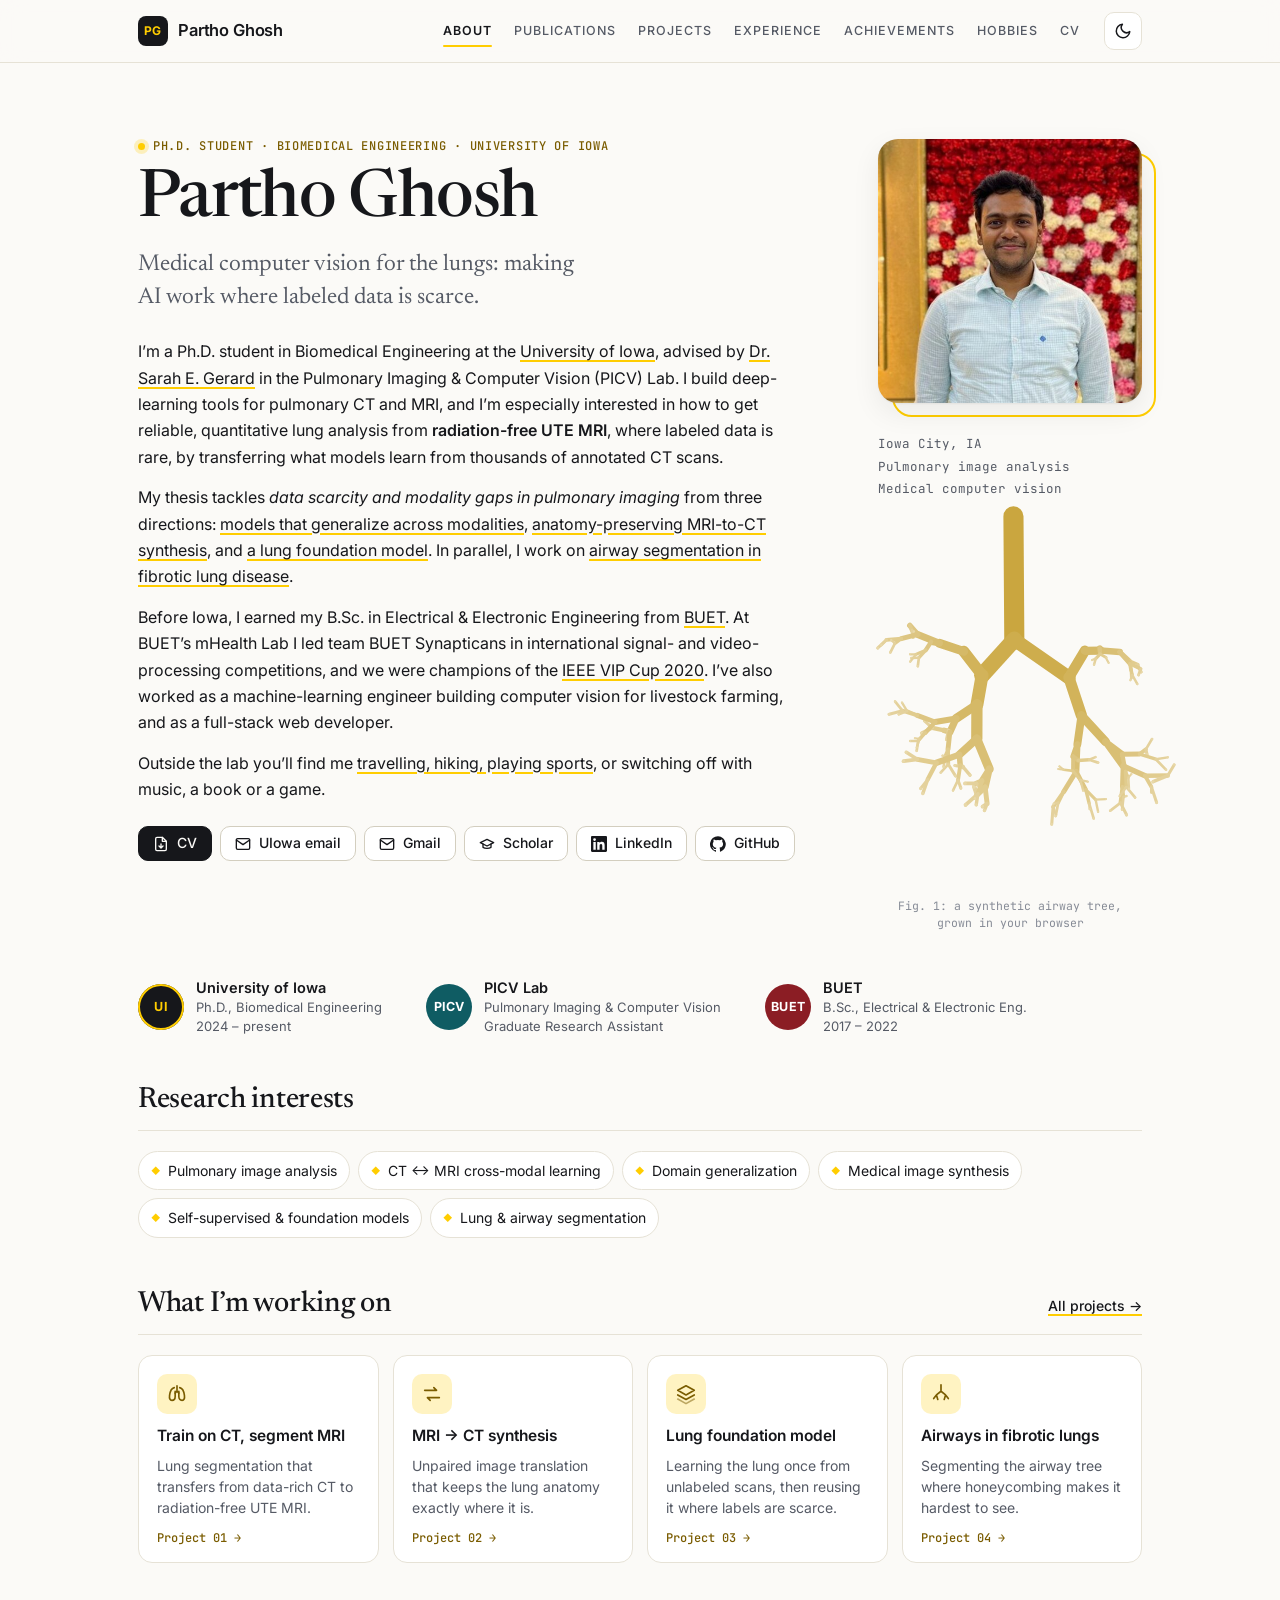
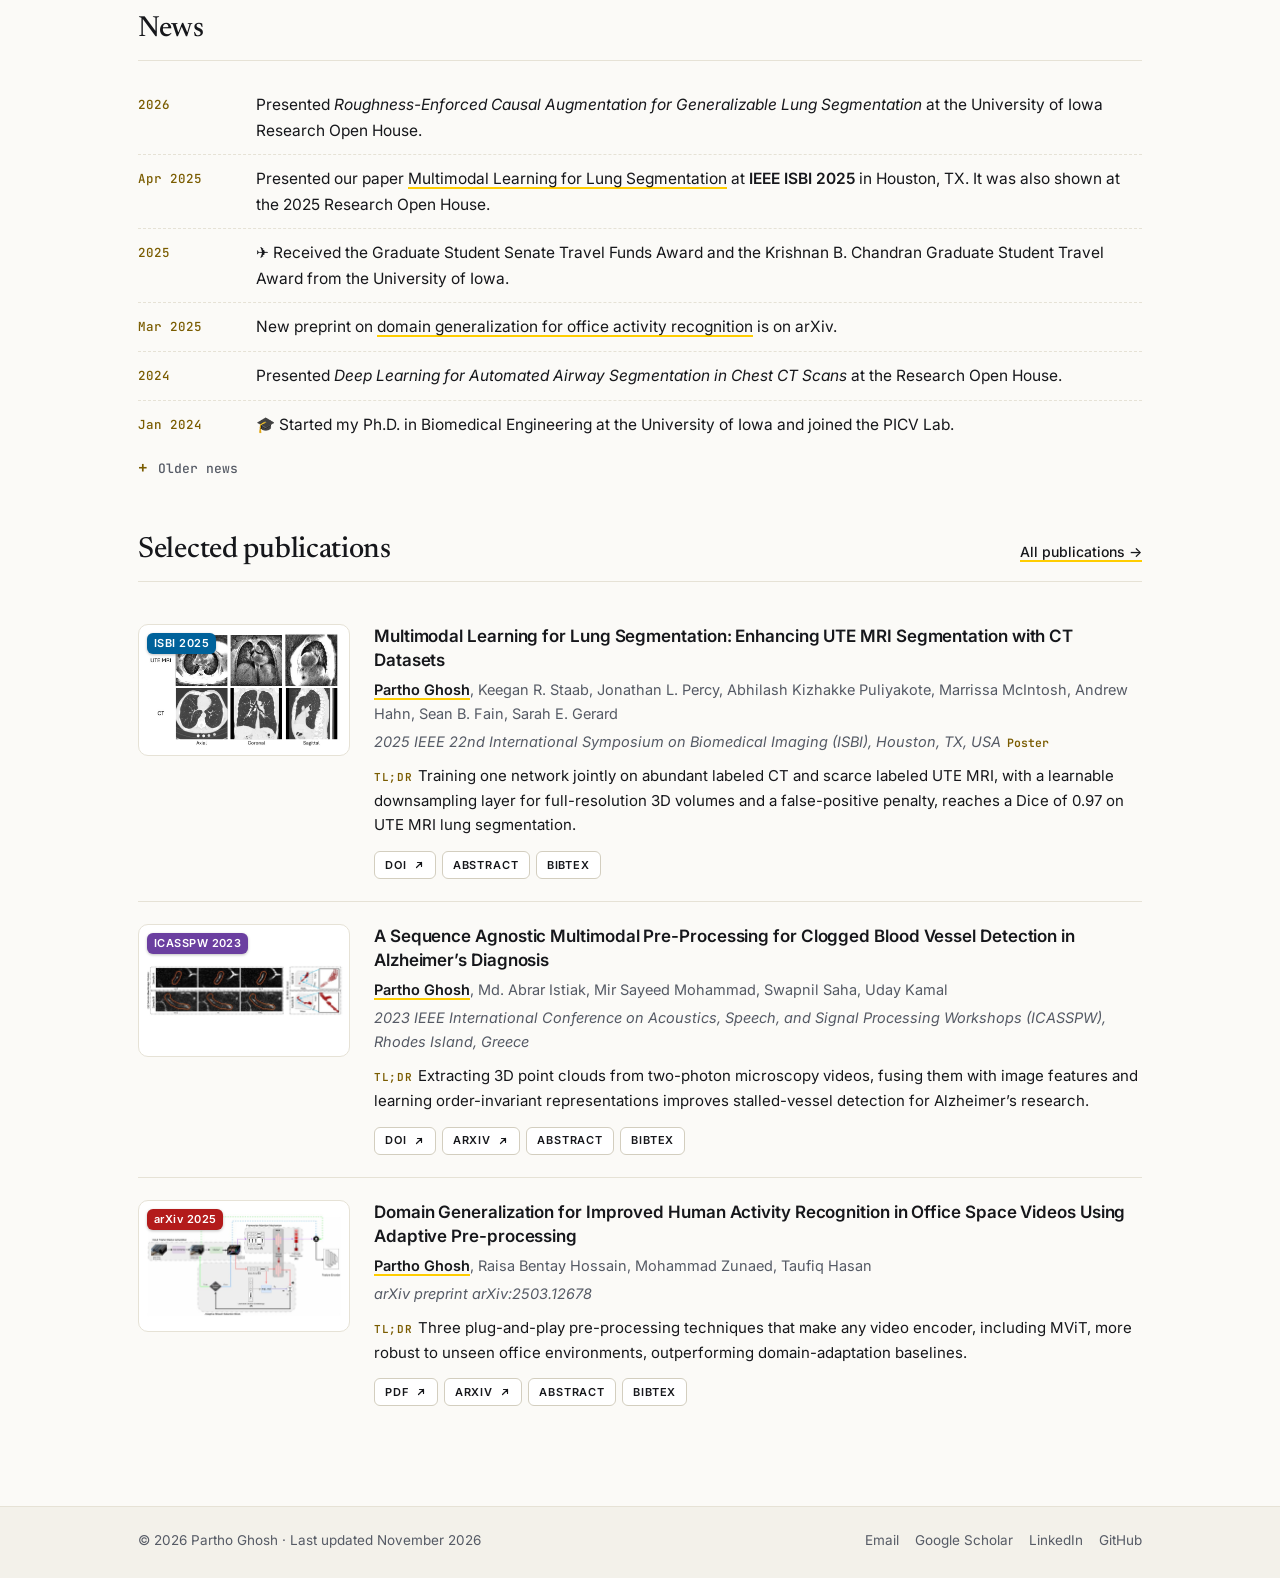
==== index.html @ 47df636f "First version of my website" ====
<!doctype html>
<html lang="en">
<head>
  <meta charset="utf-8">
  <meta name="viewport" content="width=device-width, initial-scale=1">
  <title>Partho Ghosh · Medical Computer Vision</title>
  <meta name="description" content="Partho Ghosh: Ph.D. student in Biomedical Engineering at the University of Iowa (PICV Lab) working on deep learning for pulmonary imaging: CT and UTE MRI lung segmentation, cross-modal learning, image synthesis and lung foundation models.">
  <meta name="author" content="Partho Ghosh">
  <link rel="canonical" href="https://iampartho.github.io/">
  <meta property="og:type" content="profile">
  <meta property="og:title" content="Partho Ghosh · Medical Computer Vision">
  <meta property="og:description" content="Ph.D. student at the University of Iowa building AI for pulmonary imaging that still works when labeled data is scarce.">
  <meta property="og:url" content="https://iampartho.github.io/">
  <meta property="og:image" content="https://iampartho.github.io/assets/img/profile.jpg">
  <meta name="twitter:card" content="summary">
  <meta name="theme-color" content="#fbfaf7" media="(prefers-color-scheme: light)">
  <meta name="theme-color" content="#0e1014" media="(prefers-color-scheme: dark)">
  <link rel="icon" href="favicon.svg" type="image/svg+xml">
  <link rel="preconnect" href="https://fonts.googleapis.com">
  <link rel="preconnect" href="https://fonts.gstatic.com" crossorigin>
  <link rel="stylesheet" href="https://fonts.googleapis.com/css2?family=Inter:wght@400;500;600;700&family=JetBrains+Mono:wght@400;500;600&family=Newsreader:ital,opsz,wght@0,6..72,400;0,6..72,500;0,6..72,600;1,6..72,400&display=swap">
  <link rel="stylesheet" href="assets/css/style.css">
  <script>(function(){try{var t=localStorage.getItem('theme');if(t==='dark'||t==='light')document.documentElement.setAttribute('data-theme',t);}catch(e){}})();</script>
  <script type="application/ld+json">
  {
    "@context": "https://schema.org",
    "@type": "Person",
    "name": "Partho Ghosh",
    "url": "https://iampartho.github.io/",
    "image": "https://iampartho.github.io/assets/img/profile.jpg",
    "jobTitle": "Ph.D. Student, Biomedical Engineering",
    "affiliation": { "@type": "CollegeOrUniversity", "name": "University of Iowa" },
    "alumniOf": { "@type": "CollegeOrUniversity", "name": "Bangladesh University of Engineering and Technology" },
    "email": "mailto:partho-ghosh@uiowa.edu",
    "knowsAbout": ["Medical image analysis", "Pulmonary imaging", "Computer vision", "Deep learning", "UTE MRI", "CT"],
    "sameAs": [
      "https://scholar.google.com/citations?user=H5ahLtkAAAAJ",
      "https://www.linkedin.com/in/iampartho/",
      "https://github.com/iampartho"
    ]
  }
  </script>
</head>
<body>
<a class="skip" href="#main">Skip to content</a>

<header class="nav">
  <div class="wrap">
    <a class="brand" href="index.html"><span class="mark" aria-hidden="true">PG</span>Partho Ghosh</a>
    <nav class="nav-links" id="site-menu" aria-label="Main">
      <a href="index.html" aria-current="page">About</a>
      <a href="publications.html">Publications</a>
      <a href="projects.html">Projects</a>
      <a href="experience.html">Experience</a>
      <a href="achievements.html">Achievements</a>
      <a href="hobbies.html">Hobbies</a>
      <a href="cv.html">CV</a>
    </nav>
    <button class="icon-btn theme-btn" type="button" aria-label="Switch theme">
      <svg class="moon" viewBox="0 0 24 24" fill="none" stroke="currentColor" stroke-width="2" stroke-linecap="round" stroke-linejoin="round" aria-hidden="true"><path d="M21 12.8A9 9 0 1 1 11.2 3a7 7 0 0 0 9.8 9.8z"/></svg>
      <svg class="sun" viewBox="0 0 24 24" fill="none" stroke="currentColor" stroke-width="2" stroke-linecap="round" stroke-linejoin="round" aria-hidden="true"><circle cx="12" cy="12" r="4"/><path d="M12 2v2M12 20v2M4.9 4.9l1.4 1.4M17.7 17.7l1.4 1.4M2 12h2M20 12h2M4.9 19.1l1.4-1.4M17.7 6.3l1.4-1.4"/></svg>
    </button>
    <button class="icon-btn menu-btn" type="button" aria-label="Open menu" aria-expanded="false" aria-controls="site-menu">
      <svg viewBox="0 0 24 24" fill="none" stroke="currentColor" stroke-width="2" stroke-linecap="round" aria-hidden="true"><path d="M4 7h16M4 12h16M4 17h16"/></svg>
    </button>
  </div>
</header>

<main id="main" class="wrap">

  <section class="hero">
    <div>
      <p class="eyebrow">Ph.D. Student · Biomedical Engineering · University of Iowa</p>
      <h1>Partho Ghosh</h1>
      <p class="lede">Medical computer vision for the lungs: making AI work where labeled data is scarce.</p>
      <div class="bio">
        <p>I&rsquo;m a Ph.D. student in Biomedical Engineering at the <a href="https://uiowa.edu/" target="_blank" rel="noopener">University of Iowa</a>, advised by <a href="https://gerard.lab.uiowa.edu/" target="_blank" rel="noopener">Dr. Sarah E. Gerard</a> in the Pulmonary Imaging &amp; Computer Vision (PICV) Lab. I build deep-learning tools for pulmonary CT and MRI, and I&rsquo;m especially interested in how to get reliable, quantitative lung analysis from <strong>radiation-free UTE MRI</strong>, where labeled data is rare, by transferring what models learn from thousands of annotated CT scans.</p>
        <p>My thesis tackles <em>data scarcity and modality gaps in pulmonary imaging</em> from three directions: <a href="projects.html#cross-modal">models that generalize across modalities</a>, <a href="projects.html#synthesis">anatomy-preserving MRI-to-CT synthesis</a>, and <a href="projects.html#foundation">a lung foundation model</a>. In parallel, I work on <a href="projects.html#airway">airway segmentation in fibrotic lung disease</a>.</p>
        <p>Before Iowa, I earned my B.Sc. in Electrical &amp; Electronic Engineering from <a href="https://www.buet.ac.bd/" target="_blank" rel="noopener">BUET</a>. At BUET&rsquo;s mHealth Lab I led team BUET Synapticans in international signal- and video-processing competitions, and we were champions of the <a href="achievements.html">IEEE VIP Cup 2020</a>. I&rsquo;ve also worked as a machine-learning engineer building computer vision for livestock farming, and as a full-stack web developer.</p>
        <p>Outside the lab you&rsquo;ll find me <a href="hobbies.html">travelling, hiking, playing sports</a>, or switching off with music, a book or a game.</p>
      </div>
      <div class="socials">
        <a class="btn primary" href="cv.html">
          <svg viewBox="0 0 24 24" fill="none" stroke="currentColor" stroke-width="2" stroke-linecap="round" stroke-linejoin="round" aria-hidden="true"><path d="M14 2H6a2 2 0 0 0-2 2v16a2 2 0 0 0 2 2h12a2 2 0 0 0 2-2V8z"/><path d="M14 2v6h6M12 18v-6M9 15l3 3 3-3"/></svg>CV</a>
        <a class="btn" href="mailto:partho-ghosh@uiowa.edu" title="partho-ghosh@uiowa.edu">
          <svg viewBox="0 0 24 24" fill="none" stroke="currentColor" stroke-width="2" stroke-linecap="round" stroke-linejoin="round" aria-hidden="true"><rect x="2" y="4" width="20" height="16" rx="2"/><path d="m22 6-10 7L2 6"/></svg>UIowa email</a>
        <a class="btn" href="mailto:partho.ndc@gmail.com" title="partho.ndc@gmail.com">
          <svg viewBox="0 0 24 24" fill="none" stroke="currentColor" stroke-width="2" stroke-linecap="round" stroke-linejoin="round" aria-hidden="true"><rect x="2" y="4" width="20" height="16" rx="2"/><path d="m22 6-10 7L2 6"/></svg>Gmail</a>
        <a class="btn" href="https://scholar.google.com/citations?user=H5ahLtkAAAAJ&amp;hl=en" target="_blank" rel="noopener">
          <svg viewBox="0 0 24 24" fill="none" stroke="currentColor" stroke-width="2" stroke-linecap="round" stroke-linejoin="round" aria-hidden="true"><path d="M22 10 12 5 2 10l10 5 10-5z"/><path d="M6 12v5c3 2 9 2 12 0v-5"/></svg>Scholar</a>
        <a class="btn" href="https://www.linkedin.com/in/iampartho/" target="_blank" rel="noopener">
          <svg viewBox="0 0 24 24" fill="currentColor" aria-hidden="true"><path d="M20.45 20.45h-3.56v-5.57c0-1.33-.03-3.04-1.85-3.04-1.86 0-2.14 1.45-2.14 2.95v5.66H9.35V9h3.41v1.56h.05c.48-.9 1.64-1.85 3.37-1.85 3.6 0 4.27 2.37 4.27 5.46v6.28zM5.34 7.43a2.06 2.06 0 1 1 0-4.13 2.06 2.06 0 0 1 0 4.13zM7.12 20.45H3.56V9h3.56v11.45zM22.22 0H1.77C.79 0 0 .77 0 1.73v20.54C0 23.23.79 24 1.77 24h20.45c.98 0 1.78-.77 1.78-1.73V1.73C24 .77 23.2 0 22.22 0z"/></svg>LinkedIn</a>
        <a class="btn" href="https://github.com/iampartho" target="_blank" rel="noopener">
          <svg viewBox="0 0 24 24" fill="currentColor" aria-hidden="true"><path d="M12 .3a12 12 0 0 0-3.8 23.4c.6.1.8-.3.8-.6v-2c-3.3.7-4-1.6-4-1.6-.6-1.4-1.4-1.8-1.4-1.8-1-.7.1-.7.1-.7 1.2.1 1.8 1.2 1.8 1.2 1 1.8 2.8 1.3 3.5 1 0-.8.4-1.3.7-1.6-2.7-.3-5.5-1.3-5.5-6 0-1.2.5-2.3 1.3-3.1-.2-.4-.6-1.6 0-3.2 0 0 1-.3 3.4 1.2a11.5 11.5 0 0 1 6 0c2.3-1.5 3.3-1.2 3.3-1.2.6 1.6.2 2.8.1 3.2.8.8 1.3 1.9 1.3 3.1 0 4.6-2.8 5.6-5.5 5.9.4.4.8 1.1.8 2.2v3.3c0 .3.2.7.8.6A12 12 0 0 0 12 .3"/></svg>GitHub</a>
      </div>
    </div>
    <aside class="portrait">
      <div class="photo"><img src="assets/img/profile.jpg" alt="Portrait of Partho Ghosh" width="480" height="480"></div>
      <div class="meta">
        <span>Iowa City, IA</span>
        <span>Pulmonary image analysis</span>
        <span>Medical computer vision</span>
      </div>
      <canvas class="hero-art" data-viz="hero-tree" aria-hidden="true"></canvas>
      <p class="fig-cap">Fig. 1: a synthetic airway tree,<br>grown in your browser</p>
    </aside>
  </section>

  <div class="affils">
    <div class="affil">
      <div class="logo-badge ui" aria-hidden="true">UI</div>
      <div><div class="name">University of Iowa</div><div class="sub">Ph.D., Biomedical Engineering<br>2024 – present</div></div>
    </div>
    <div class="affil">
      <div class="logo-badge lab" aria-hidden="true">PICV</div>
      <div><div class="name">PICV Lab</div><div class="sub">Pulmonary Imaging &amp; Computer Vision<br>Graduate Research Assistant</div></div>
    </div>
    <div class="affil">
      <div class="logo-badge buet" aria-hidden="true">BUET</div>
      <div><div class="name">BUET</div><div class="sub">B.Sc., Electrical &amp; Electronic Eng.<br>2017 – 2022</div></div>
    </div>
  </div>

  <section class="section reveal" id="interests">
    <div class="section-head"><h2>Research interests</h2></div>
    <ul class="chips">
      <li>Pulmonary image analysis</li>
      <li>CT &harr; MRI cross-modal learning</li>
      <li>Domain generalization</li>
      <li>Medical image synthesis</li>
      <li>Self-supervised &amp; foundation models</li>
      <li>Lung &amp; airway segmentation</li>
    </ul>
  </section>

  <section class="section reveal" id="now">
    <div class="section-head"><h2>What I&rsquo;m working on</h2><a class="more" href="projects.html">All projects &rarr;</a></div>
    <div class="now-grid">
      <a class="now-card" href="projects.html#cross-modal">
        <span class="ico"><svg viewBox="0 0 24 24" fill="none" stroke="currentColor" stroke-width="1.8" stroke-linecap="round" stroke-linejoin="round" aria-hidden="true"><path d="M9 5C6.4 5.6 4.4 9.6 3.9 13.4c-.4 3.1.2 5.6 2.6 5.6 2.2 0 3.5-1.7 3.5-4.2V9"/><path d="M15 5c2.6.6 4.6 4.6 5.1 8.4.4 3.1-.2 5.6-2.6 5.6-2.2 0-3.5-1.7-3.5-4.2V9"/><path d="M12 3v6l-2 2M12 9l2 2"/></svg></span>
        <h3>Train on CT, segment MRI</h3>
        <p>Lung segmentation that transfers from data-rich CT to radiation-free UTE MRI.</p>
        <span class="go">Project 01 &rarr;</span>
      </a>
      <a class="now-card" href="projects.html#synthesis">
        <span class="ico"><svg viewBox="0 0 24 24" fill="none" stroke="currentColor" stroke-width="1.8" stroke-linecap="round" stroke-linejoin="round" aria-hidden="true"><path d="M4 8h13l-3-3M20 16H7l3 3"/></svg></span>
        <h3>MRI &rarr; CT synthesis</h3>
        <p>Unpaired image translation that keeps the lung anatomy exactly where it is.</p>
        <span class="go">Project 02 &rarr;</span>
      </a>
      <a class="now-card" href="projects.html#foundation">
        <span class="ico"><svg viewBox="0 0 24 24" fill="none" stroke="currentColor" stroke-width="1.8" stroke-linecap="round" stroke-linejoin="round" aria-hidden="true"><path d="m12 3 9 5-9 5-9-5 9-5z"/><path d="m3 13 9 5 9-5"/><path d="m3 17.5 9 5 9-5" opacity=".5"/></svg></span>
        <h3>Lung foundation model</h3>
        <p>Learning the lung once from unlabeled scans, then reusing it where labels are scarce.</p>
        <span class="go">Project 03 &rarr;</span>
      </a>
      <a class="now-card" href="projects.html#airway">
        <span class="ico"><svg viewBox="0 0 24 24" fill="none" stroke="currentColor" stroke-width="1.8" stroke-linecap="round" stroke-linejoin="round" aria-hidden="true"><path d="M12 2v7M12 9l-5 4M12 9l5 4M7 13l-3 4M7 13l1.5 5M17 13l3 4M17 13l-1.5 5"/></svg></span>
        <h3>Airways in fibrotic lungs</h3>
        <p>Segmenting the airway tree where honeycombing makes it hardest to see.</p>
        <span class="go">Project 04 &rarr;</span>
      </a>
    </div>
  </section>

  <section class="section reveal" id="news">
    <div class="section-head"><h2>News</h2></div>
    <ul class="news">
      <li><span class="when">2026</span><span>Presented <em>Roughness-Enforced Causal Augmentation for Generalizable Lung Segmentation</em> at the University of Iowa Research Open House.</span></li>
      <li><span class="when">Apr 2025</span><span>Presented our paper <a href="publications.html#pub-isbi2025">Multimodal Learning for Lung Segmentation</a> at <strong>IEEE ISBI 2025</strong> in Houston, TX. It was also shown at the 2025 Research Open House.</span></li>
      <li><span class="when">2025</span><span>&#9992;&#65039; Received the Graduate Student Senate Travel Funds Award and the Krishnan B. Chandran Graduate Student Travel Award from the University of Iowa.</span></li>
      <li><span class="when">Mar 2025</span><span>New preprint on <a href="https://arxiv.org/abs/2503.12678" target="_blank" rel="noopener">domain generalization for office activity recognition</a> is on arXiv.</span></li>
      <li><span class="when">2024</span><span>Presented <em>Deep Learning for Automated Airway Segmentation in Chest CT Scans</em> at the Research Open House.</span></li>
      <li><span class="when">Jan 2024</span><span>&#127891; Started my Ph.D. in Biomedical Engineering at the University of Iowa and joined the PICV Lab.</span></li>
    </ul>
    <details class="older">
      <summary>Older news</summary>
      <ul class="news">
        <li><span class="when">Jun 2023</span><span>Our paper on <a href="publications.html#pub-icasspw2023">clogged blood vessel detection for Alzheimer&rsquo;s research</a> appeared at the <strong>ICASSP 2023</strong> workshops.</span></li>
        <li><span class="when">2023</span><span>Our <a href="publications.html#pub-ic4ir2023">privacy-aware activity classification</a> work was published in Springer&rsquo;s <em>Select Proceedings of IC4IR+</em>.</span></li>
        <li><span class="when">2022</span><span>Graduated from BUET with a B.Sc. in Electrical &amp; Electronic Engineering; named a Top Data Scientist at Robi Datathon 2.0.</span></li>
        <li><span class="when">2020</span><span>&#127942; Team BUET Synapticans won the <strong>IEEE VIP Cup 2020</strong>.</span></li>
      </ul>
    </details>
  </section>

  <section class="section reveal" id="selected">
    <div class="section-head"><h2>Selected publications</h2><a class="more" href="publications.html">All publications &rarr;</a></div>
    <div id="pubs"><noscript><p>See the <a href="publications.html">publications page</a> or <a href="https://scholar.google.com/citations?user=H5ahLtkAAAAJ&amp;hl=en">Google Scholar</a>.</p></noscript></div>
  </section>

</main>

<footer class="footer">
  <div class="wrap">
    <span>&copy; <span data-year>2026</span> Partho Ghosh &middot; Last updated November 2026</span>
    <nav aria-label="Elsewhere">
      <a href="mailto:partho-ghosh@uiowa.edu">Email</a>
      <a href="https://scholar.google.com/citations?user=H5ahLtkAAAAJ&amp;hl=en" target="_blank" rel="noopener">Google Scholar</a>
      <a href="https://www.linkedin.com/in/iampartho/" target="_blank" rel="noopener">LinkedIn</a>
      <a href="https://github.com/iampartho" target="_blank" rel="noopener">GitHub</a>
    </nav>
  </div>
</footer>

<script src="assets/js/site.js"></script>
<script src="assets/js/publications.js"></script>
<script>renderSelectedPubs(document.getElementById('pubs'));</script>
<script src="assets/js/viz.js"></script>
</body>
</html>
---- assets/css/style.css ----
/* =====================================================================
   Partho Ghosh — personal website
   Plain HTML + CSS + JS (no build step). All colours are tokens below:
   change them here and the whole site follows, in light and dark mode.
   ===================================================================== */

:root {
  --bg: #fbfaf7;
  --bg-soft: #f3f1ea;
  --surface: #ffffff;
  --text: #16171b;
  --muted: #555a65;
  --faint: #868b96;
  --rule: #e6e2d6;
  --rule-strong: #d3cebf;
  --gold: #ffcd00;                    /* Iowa gold: decorative accents     */
  --gold-soft: rgba(255, 205, 0, .24);
  --gold-ink: #7a5c00;                /* gold that passes contrast as text */
  --mark-bg: #16171b;
  --mark-fg: #ffcd00;
  --shadow: 0 1px 2px rgba(22, 23, 27, .05), 0 10px 28px rgba(22, 23, 27, .07);
  --viz-bg: #0c0e13;
  --viz-panel: #12151c;
  --viz-text: #ecebe6;
  --viz-muted: #9ba1ac;
  --radius: 14px;
  --serif: "Newsreader", Georgia, "Times New Roman", serif;
  --sans: "Inter", system-ui, -apple-system, "Segoe UI", Roboto, "Helvetica Neue", Arial, sans-serif;
  --mono: "JetBrains Mono", ui-monospace, SFMono-Regular, Menlo, Consolas, monospace;
  color-scheme: light;
}

@media (prefers-color-scheme: dark) {
  :root:not([data-theme="light"]) {
    --bg: #0e1014;
    --bg-soft: #161921;
    --surface: #171a22;
    --text: #ecebe6;
    --muted: #a7acb6;
    --faint: #767c88;
    --rule: #272b35;
    --rule-strong: #363b47;
    --gold-soft: rgba(255, 205, 0, .16);
    --gold-ink: #ffd54a;
    --mark-bg: #ffcd00;
    --mark-fg: #16171b;
    --shadow: 0 1px 2px rgba(0, 0, 0, .35), 0 12px 32px rgba(0, 0, 0, .35);
    --viz-bg: #08090c;
    --viz-panel: #0f1218;
    color-scheme: dark;
  }
}
:root[data-theme="dark"] {
  --bg: #0e1014;
  --bg-soft: #161921;
  --surface: #171a22;
  --text: #ecebe6;
  --muted: #a7acb6;
  --faint: #767c88;
  --rule: #272b35;
  --rule-strong: #363b47;
  --gold-soft: rgba(255, 205, 0, .16);
  --gold-ink: #ffd54a;
  --mark-bg: #ffcd00;
  --mark-fg: #16171b;
  --shadow: 0 1px 2px rgba(0, 0, 0, .35), 0 12px 32px rgba(0, 0, 0, .35);
  --viz-bg: #08090c;
  --viz-panel: #0f1218;
  color-scheme: dark;
}

/* ---------- Base ---------- */
*, *::before, *::after { box-sizing: border-box; }
[hidden] { display: none !important; }
html { -webkit-text-size-adjust: 100%; scroll-behavior: smooth; }
body {
  margin: 0; background: var(--bg); color: var(--text);
  font: 16px/1.65 var(--sans); -webkit-font-smoothing: antialiased; text-rendering: optimizeLegibility;
  overflow-x: hidden;
}
img, svg, canvas { max-width: 100%; }
img { height: auto; }
p { margin: 0 0 14px; }
strong { font-weight: 600; }
a {
  color: inherit; text-decoration: underline; text-decoration-color: var(--gold);
  text-decoration-thickness: 2px; text-underline-offset: 3px; border-radius: 3px;
  transition: background-color .15s ease, color .15s ease, border-color .15s ease;
}
a:hover { background-color: var(--gold-soft); }
:focus-visible { outline: 2px solid var(--gold-ink); outline-offset: 3px; }
::selection { background: var(--gold); color: #16171b; }
.wrap { max-width: 1060px; margin: 0 auto; padding: 0 28px; }
@media (max-width: 560px) { .wrap { padding: 0 16px; } }
.skip {
  position: absolute; left: -9999px; top: 10px; z-index: 100; padding: 8px 14px;
  background: var(--surface); border: 2px solid var(--gold); border-radius: 8px;
}
.skip:focus { left: 10px; }
.sr-only {
  position: absolute !important; width: 1px; height: 1px; padding: 0; margin: -1px;
  overflow: hidden; clip: rect(0, 0, 0, 0); white-space: nowrap; border: 0;
}
.muted { color: var(--muted); }
.mono { font-family: var(--mono); }

/* ---------- Navigation ---------- */
.nav {
  position: sticky; top: 0; z-index: 50;
  background: var(--bg);
  background: color-mix(in srgb, var(--bg) 84%, transparent);
  -webkit-backdrop-filter: saturate(1.4) blur(12px); backdrop-filter: saturate(1.4) blur(12px);
  border-bottom: 1px solid var(--rule);
}
.nav .wrap { display: flex; align-items: center; gap: 14px; height: 62px; position: relative; }
.brand {
  display: inline-flex; align-items: center; gap: 10px; margin-right: auto;
  font-weight: 600; font-size: 16.5px; letter-spacing: -.01em; white-space: nowrap; text-decoration: none;
}
.brand:hover { background: none; }
.brand .mark {
  width: 30px; height: 30px; border-radius: 8px; display: grid; place-items: center; flex: none;
  background: var(--mark-bg); color: var(--mark-fg); font: 700 12px/1 var(--sans); letter-spacing: .03em;
}
.nav-links { display: flex; align-items: center; gap: 2px; }
.nav-links a {
  position: relative; padding: 8px 10px; border-radius: 8px; text-decoration: none;
  font-size: 12.5px; font-weight: 500; letter-spacing: .08em; text-transform: uppercase; color: var(--muted);
}
.nav-links a:hover { color: var(--text); background: var(--bg-soft); }
.nav-links a[aria-current="page"] { color: var(--text); font-weight: 600; }
.nav-links a[aria-current="page"]::after {
  content: ""; position: absolute; left: 10px; right: 10px; bottom: 2px; height: 2px;
  border-radius: 2px; background: var(--gold);
}
.icon-btn {
  width: 38px; height: 38px; flex: none; display: inline-grid; place-items: center; cursor: pointer;
  border: 1px solid var(--rule); border-radius: 10px; background: var(--surface); color: var(--text);
  transition: border-color .15s ease, transform .15s ease;
}
.icon-btn:hover { border-color: var(--rule-strong); transform: translateY(-1px); }
.icon-btn svg { width: 18px; height: 18px; }
.theme-btn .sun { display: none; }
@media (prefers-color-scheme: dark) {
  :root:not([data-theme="light"]) .theme-btn .sun { display: block; }
  :root:not([data-theme="light"]) .theme-btn .moon { display: none; }
}
:root[data-theme="dark"] .theme-btn .sun { display: block; }
:root[data-theme="dark"] .theme-btn .moon { display: none; }
.menu-btn { display: none; }
@media (max-width: 940px) {
  .menu-btn { display: inline-grid; }
  .nav-links {
    display: none; position: absolute; top: 62px; left: 0; right: 0; flex-direction: column; align-items: stretch;
    gap: 0; padding: 6px 28px 16px; background: var(--bg); border-bottom: 1px solid var(--rule); box-shadow: var(--shadow);
  }
  .nav.open .nav-links { display: flex; }
  .nav-links a { padding: 13px 4px 13px 14px; font-size: 13px; border-radius: 0; border-bottom: 1px solid var(--rule); }
  .nav-links a:last-child { border-bottom: 0; }
  .nav-links a[aria-current="page"]::after { left: 0; right: auto; top: 12px; bottom: 12px; width: 3px; height: auto; }
}
@media (max-width: 560px) { .nav-links { padding: 6px 16px 14px; } }

/* ---------- Generic headings & sections ---------- */
.eyebrow {
  display: inline-flex; align-items: center; gap: 8px; margin: 0 0 12px;
  font: 500 12px/1.4 var(--mono); letter-spacing: .06em; text-transform: uppercase; color: var(--gold-ink);
}
.eyebrow::before {
  content: ""; width: 7px; height: 7px; border-radius: 50%; background: var(--gold);
  box-shadow: 0 0 0 4px var(--gold-soft); flex: none;
}
.page-head { padding: 60px 0 10px; }
.page-head h1 {
  font: 500 clamp(38px, 5.4vw, 52px)/1.06 var(--serif); letter-spacing: -.02em; margin: 0 0 14px;
}
.page-head .lede { color: var(--muted); max-width: 68ch; margin: 0; font-size: 17.5px; }
.section { padding: 44px 0 6px; scroll-margin-top: 76px; }
.section-head {
  display: flex; align-items: baseline; justify-content: space-between; gap: 16px; flex-wrap: wrap;
  margin: 0 0 20px; padding-bottom: 12px; border-bottom: 1px solid var(--rule);
}
.section-head h2 { font: 500 29px/1.2 var(--serif); letter-spacing: -.01em; margin: 0; }
.section-head .more { font-size: 14px; font-weight: 500; }
.section-intro { color: var(--muted); max-width: 72ch; margin: -6px 0 22px; }

/* ---------- Buttons ---------- */
.btn {
  display: inline-flex; align-items: center; gap: 8px; padding: 8px 14px; cursor: pointer;
  font: 500 14px/1.2 var(--sans); text-decoration: none; color: var(--text);
  background: var(--surface); border: 1px solid var(--rule-strong); border-radius: 10px;
  transition: border-color .15s ease, transform .15s ease, box-shadow .15s ease, background-color .15s ease;
}
.btn:hover { background: var(--surface); border-color: var(--text); transform: translateY(-1px); }
.btn svg { width: 16px; height: 16px; flex: none; }
.btn.primary { background: var(--text); border-color: var(--text); color: var(--bg); }
.btn.primary:hover { background: var(--text); box-shadow: 0 0 0 4px var(--gold-soft); }
.btn.gold { background: var(--gold); border-color: var(--gold); color: #16171b; }
.btn.gold:hover { background: var(--gold); box-shadow: 0 0 0 4px var(--gold-soft); }
.btn-row { display: flex; flex-wrap: wrap; gap: 8px; }

/* ---------- Home: hero ---------- */
.hero {
  position: relative; display: grid; grid-template-columns: minmax(0, 1fr) 264px; gap: 56px;
  padding: 68px 0 26px; align-items: start;
}
.hero-art {                                   /* decorative airway tree under the portrait */
  display: block; width: calc(100% + 80px); max-width: none; height: 390px; margin: 4px -40px 0; pointer-events: none; opacity: .8;
}
.fig-cap { margin: 2px 0 0; font: 11.5px/1.5 var(--mono); color: var(--faint); text-align: center; }
.hero h1 {
  font: 500 clamp(44px, 6.6vw, 66px)/1 var(--serif); letter-spacing: -.025em; margin: 0 0 16px;
}
.hero .lede {
  font: 400 clamp(19px, 2.3vw, 23px)/1.42 var(--serif); color: var(--muted); margin: 0 0 24px; max-width: 34ch;
}
.hero .bio p { max-width: 66ch; }
.socials { display: flex; flex-wrap: wrap; gap: 8px; margin: 24px 0 4px; }
.portrait { position: relative; margin-top: 8px; }
.portrait .photo { position: relative; isolation: isolate; }
.portrait img {
  display: block; width: 100%; height: auto; aspect-ratio: 1 / 1; object-fit: cover; border-radius: 20px;
  background: var(--bg-soft); box-shadow: var(--shadow);
}
.portrait .photo::before {
  content: ""; position: absolute; z-index: -1; inset: 14px -14px -14px 14px;
  border: 2px solid var(--gold); border-radius: 20px;
}
.portrait .meta { margin-top: 30px; font: 12.5px/1.8 var(--mono); color: var(--muted); }
.portrait .meta span { display: block; }
@media (max-width: 840px) {
  .hero { grid-template-columns: minmax(0, 1fr); gap: 28px; padding-top: 40px; }
  .portrait { order: -1; width: 180px; }
  .portrait .meta, .hero-art, .fig-cap { display: none; }
}

/* Affiliations */
.affils { display: flex; flex-wrap: wrap; gap: 16px 44px; padding: 22px 0 4px; }
.affil { display: flex; align-items: center; gap: 12px; }
.logo-badge {
  width: 46px; height: 46px; border-radius: 50%; flex: none; display: grid; place-items: center;
  font: 700 12.5px/1 var(--sans); letter-spacing: .02em; color: #fff;
}
.logo-badge.ui { background: #16171b; color: #ffcd00; box-shadow: inset 0 0 0 2px #ffcd00; }
.logo-badge.buet { background: #8b1d24; }
.logo-badge.lab { background: #0f5c63; }
.logo-badge.agro { background: #2f6b3a; }
.logo-badge.web { background: #4a5263; }
.affil .name { font-weight: 600; font-size: 14.5px; line-height: 1.3; }
.affil .sub { color: var(--muted); font-size: 13px; line-height: 1.45; }

/* Interest chips */
.chips { display: flex; flex-wrap: wrap; gap: 8px; margin: 0; padding: 0; list-style: none; }
.chips li {
  padding: 7px 12px; border-radius: 999px; font-size: 14px; background: var(--surface);
  border: 1px solid var(--rule); color: var(--text);
}
.chips li::before { content: "◆"; color: var(--gold); font-size: 9px; margin-right: 8px; vertical-align: 2px; }

/* Now-working-on cards */
.now-grid { display: grid; grid-template-columns: repeat(4, minmax(0, 1fr)); gap: 14px; }
.now-card {
  display: flex; flex-direction: column; gap: 8px; padding: 18px; text-decoration: none;
  border: 1px solid var(--rule); border-radius: var(--radius); background: var(--surface);
  transition: transform .2s ease, border-color .2s ease, box-shadow .2s ease;
}
.now-card:hover { background: var(--surface); transform: translateY(-3px); border-color: var(--rule-strong); box-shadow: var(--shadow); }
.now-card .ico {
  width: 40px; height: 40px; border-radius: 10px; display: grid; place-items: center;
  background: var(--gold-soft); color: var(--gold-ink);
}
.now-card .ico svg { width: 22px; height: 22px; }
.now-card h3 { margin: 4px 0 0; font: 600 15.5px/1.35 var(--sans); }
.now-card p { margin: 0; font-size: 14px; color: var(--muted); line-height: 1.5; }
.now-card .go { margin-top: auto; padding-top: 6px; font: 500 12px/1 var(--mono); color: var(--gold-ink); }
@media (max-width: 900px) { .now-grid { grid-template-columns: repeat(2, minmax(0, 1fr)); } }
@media (max-width: 520px) { .now-grid { grid-template-columns: minmax(0, 1fr); } }

/* News */
.news { list-style: none; margin: 0; padding: 0; }
.news li {
  display: grid; grid-template-columns: 100px minmax(0, 1fr); gap: 18px; padding: 11px 0;
  border-bottom: 1px dashed var(--rule); font-size: 15.5px;
}
.news li:last-child { border-bottom: 0; }
.news .when { font: 500 12.5px/2 var(--mono); color: var(--gold-ink); white-space: nowrap; }
details.older { margin-top: 4px; }
details.older > summary {
  cursor: pointer; list-style: none; display: inline-flex; align-items: center; gap: 8px; margin: 8px 0;
  font: 500 13px/1 var(--mono); color: var(--muted);
}
details.older > summary::-webkit-details-marker { display: none; }
details.older > summary::before { content: "+"; font-size: 16px; color: var(--gold-ink); width: 12px; }
details.older[open] > summary::before { content: "−"; }
details.older > summary:hover { color: var(--text); }
@media (max-width: 540px) { .news li { grid-template-columns: minmax(0, 1fr); gap: 0; } }

/* ---------- Publications ---------- */
.pub-tools { display: flex; flex-wrap: wrap; align-items: center; gap: 10px; margin: 26px 0 4px; }
.search {
  flex: 1 1 260px; max-width: 360px; padding: 10px 14px; font: 15px var(--sans); color: var(--text);
  background: var(--surface); border: 1px solid var(--rule-strong); border-radius: 10px;
}
.search::placeholder { color: var(--faint); }
.seg { display: inline-flex; flex-wrap: wrap; gap: 4px; padding: 4px; border: 1px solid var(--rule); border-radius: 12px; background: var(--bg-soft); }
.seg button {
  font: 500 13px/1 var(--sans); padding: 8px 12px; border-radius: 8px; border: 0; cursor: pointer;
  background: transparent; color: var(--muted);
}
.seg button:hover { color: var(--text); }
.seg button[aria-pressed="true"] { background: var(--surface); color: var(--text); box-shadow: 0 1px 2px rgba(0,0,0,.08); }
.stat-line { display: flex; flex-wrap: wrap; gap: 8px 22px; margin: 18px 0 0; font: 13px/1.5 var(--mono); color: var(--muted); }
.stat-line b { color: var(--text); font-weight: 600; }
.pub-group-title {
  display: flex; align-items: baseline; gap: 12px; margin: 38px 0 2px; padding-bottom: 10px;
  border-bottom: 1px solid var(--rule); font: 500 24px/1.2 var(--serif);
}
.pub-group-title .count { font: 500 12.5px/1 var(--mono); color: var(--faint); }
.pub {
  display: grid; grid-template-columns: 212px minmax(0, 1fr); gap: 24px; padding: 22px 0;
  border-bottom: 1px solid var(--rule);
}
.pub:last-child { border-bottom: 0; }
.pub .thumb {
  position: relative; align-self: start; aspect-ratio: 16 / 10; border-radius: 10px; overflow: hidden;
  background: #fff; border: 1px solid var(--rule);
}
.pub .thumb img { width: 100%; height: 100%; object-fit: contain; display: block; padding: 6px; }
.pub .badge, .badge {
  display: inline-block; font: 600 11px/1 var(--sans); letter-spacing: .04em; padding: 5px 7px;
  border-radius: 6px; color: #fff; background: var(--badge, #444); white-space: nowrap;
}
.pub .thumb .badge { position: absolute; left: 8px; top: 8px; box-shadow: 0 1px 3px rgba(0,0,0,.25); }
.pub h3 { margin: 0 0 6px; font: 600 17px/1.42 var(--sans); letter-spacing: -.005em; }
.pub .authors { margin: 0 0 4px; font-size: 14.5px; color: var(--muted); }
.pub .authors .me {
  color: var(--text); font-weight: 600; text-decoration: underline; text-decoration-color: var(--gold);
  text-decoration-thickness: 2px; text-underline-offset: 3px;
}
.pub .venue { margin: 0; font-size: 14.5px; font-style: italic; color: var(--muted); }
.pub .note { display: inline-block; margin-left: 6px; font: 600 11.5px/1 var(--mono); font-style: normal; color: var(--gold-ink); }
.pub .tldr { margin: 10px 0 0; font-size: 15px; }
.pub .tldr b { font: 600 11px/1 var(--mono); letter-spacing: .06em; color: var(--gold-ink); margin-right: 6px; }
.actions { display: flex; flex-wrap: wrap; gap: 6px; margin-top: 13px; }
.chip-btn {
  display: inline-flex; align-items: center; gap: 6px; padding: 7px 10px; cursor: pointer;
  font: 600 11px/1 var(--sans); letter-spacing: .08em; text-transform: uppercase; text-decoration: none;
  color: var(--text); background: var(--surface); border: 1px solid var(--rule-strong); border-radius: 6px;
}
.chip-btn:hover { background: var(--surface); border-color: var(--text); }
.chip-btn[aria-expanded="true"] { background: var(--text); color: var(--bg); border-color: var(--text); }
.chip-btn svg { width: 12px; height: 12px; }
.drawer { margin-top: 12px; }
.drawer .abs {
  margin: 0; padding: 12px 16px; font-size: 14.5px; line-height: 1.7; background: var(--bg-soft);
  border-left: 3px solid var(--gold); border-radius: 0 8px 8px 0;
}
.bib-wrap { position: relative; }
.bib-wrap pre {
  margin: 0; padding: 14px 16px; overflow-x: auto; white-space: pre-wrap; word-break: break-word;
  font: 12.5px/1.6 var(--mono); color: var(--text); background: var(--bg-soft);
  border: 1px solid var(--rule); border-radius: 8px;
}
.bib-wrap .copy { position: absolute; top: 8px; right: 8px; }
.pub-empty { padding: 30px 0; color: var(--muted); }
.pres { list-style: none; margin: 0; padding: 0; }
.pres li {
  display: grid; grid-template-columns: 64px minmax(0, 1fr); gap: 18px; padding: 16px 0;
  border-bottom: 1px solid var(--rule);
}
.pres li:last-child { border-bottom: 0; }
.pres .yr { font: 500 13px/1.8 var(--mono); color: var(--gold-ink); }
.pres .t { font-weight: 600; margin: 0 0 3px; line-height: 1.45; }
.pres .a { font-size: 14px; color: var(--muted); margin: 0 0 2px; }
.pres .a .me { color: var(--text); font-weight: 600; text-decoration: underline; text-decoration-color: var(--gold); text-decoration-thickness: 2px; text-underline-offset: 3px; }
.pres .v { font-size: 14px; color: var(--muted); font-style: italic; margin: 0; }
@media (max-width: 660px) {
  .pub { grid-template-columns: minmax(0, 1fr); gap: 12px; }
  .pub .thumb { max-width: 360px; }
}

/* ---------- Projects ---------- */
.bridge {
  display: grid; grid-template-columns: 200px minmax(0, 1fr) 200px; gap: 18px; align-items: stretch;
  margin: 30px 0 8px; padding: 22px; border: 1px solid var(--rule); border-radius: 18px;
  background: var(--surface); box-shadow: var(--shadow);
}
.bridge .end {
  display: flex; flex-direction: column; justify-content: center; gap: 6px; padding: 18px;
  border-radius: 14px; background: var(--bg-soft); border: 1px solid var(--rule);
}
.bridge .end .tag { font: 600 11px/1 var(--mono); letter-spacing: .08em; text-transform: uppercase; color: var(--faint); }
.bridge .end b { font: 500 26px/1.1 var(--serif); }
.bridge .end span { font-size: 13.5px; color: var(--muted); line-height: 1.45; }
.bridge .end.rich { border-left: 4px solid var(--text); }
.bridge .end.scarce { border-right: 4px solid var(--gold); text-align: right; }
.bridge .routes { display: grid; gap: 10px; align-content: center; }
.route {
  position: relative; display: flex; align-items: center; gap: 12px; padding: 12px 16px;
  border-radius: 12px; text-decoration: none; overflow: hidden; border: 1px solid var(--rule);
}
.route::before {
  content: ""; position: absolute; left: 0; right: 0; top: 50%; height: 2px; z-index: 0; opacity: .7;
  background-image: linear-gradient(90deg, var(--gold) 50%, transparent 0);
  background-size: 14px 2px; animation: flow 1.1s linear infinite;
}
.route > * { position: relative; z-index: 1; }
.route .num {
  width: 30px; height: 30px; flex: none; border-radius: 50%; display: grid; place-items: center;
  font: 600 12px/1 var(--mono); background: var(--text); color: var(--bg);
}
.route .lbl { padding: 4px 10px; border-radius: 8px; background: var(--surface); font-weight: 600; font-size: 15px; }
.route .lbl small { display: block; font-weight: 400; font-size: 12.5px; color: var(--muted); }
.route:hover { background: var(--gold-soft); border-color: var(--gold); }
@keyframes flow { to { background-position: 14px 0; } }
.side-thread {
  display: flex; align-items: center; gap: 14px; flex-wrap: wrap; margin: 12px 0 0; padding: 14px 18px;
  border: 1px dashed var(--rule-strong); border-radius: 14px; font-size: 15px; color: var(--muted);
}
.side-thread a { font-weight: 600; color: var(--text); }
@media (max-width: 860px) {
  .bridge { grid-template-columns: minmax(0, 1fr); padding: 16px; }
  .bridge .end.scarce { text-align: left; border-right: 1px solid var(--rule); border-left: 4px solid var(--gold); }
  .route::before { display: none; }
}

.project {
  display: grid; grid-template-columns: minmax(0, 1fr) minmax(0, 1.08fr); gap: 48px; align-items: center;
  padding: 56px 0; border-bottom: 1px solid var(--rule); scroll-margin-top: 70px;
}
.project.flip .project-text { order: 2; }
.project h2 { font: 500 clamp(28px, 3.4vw, 34px)/1.12 var(--serif); letter-spacing: -.015em; margin: 0 0 12px; }
.project .q { font: italic 400 19px/1.45 var(--serif); color: var(--muted); margin: 0 0 18px; }
.project .why {
  margin: 18px 0 0; padding: 12px 16px; border-radius: 10px; background: var(--bg-soft);
  border-left: 3px solid var(--gold); font-size: 15px;
}
.project .why b { display: block; font: 600 11px/1.6 var(--mono); letter-spacing: .08em; text-transform: uppercase; color: var(--gold-ink); }
.tags { display: flex; flex-wrap: wrap; gap: 6px; margin: 18px 0 0; padding: 0; list-style: none; }
.tags li {
  font: 500 12px/1 var(--mono); padding: 6px 9px; border-radius: 999px; color: var(--muted);
  background: var(--surface); border: 1px solid var(--rule);
}
.outputs { margin: 16px 0 0; font-size: 14px; color: var(--muted); }
.outputs a { color: var(--text); font-weight: 500; }
@media (max-width: 880px) {
  .project { grid-template-columns: minmax(0, 1fr); gap: 24px; padding: 44px 0; }
  .project.flip .project-text { order: 0; }
}

/* Visualization panels */
.viz {
  position: relative; margin: 0; min-width: 0; padding: 14px; border-radius: 18px; color: var(--viz-text); background: var(--viz-bg);
  border: 1px solid rgba(255, 255, 255, .07); box-shadow: var(--shadow);
}
.viz-stage { position: relative; border-radius: 12px; overflow: hidden; background: #000; }
.viz canvas { display: block; width: 100%; height: auto; aspect-ratio: 4 / 3; touch-action: pan-y; }
.viz canvas.square { aspect-ratio: 1 / 1; }
.viz canvas.grab { cursor: grab; }
.viz canvas.grab:active { cursor: grabbing; }
.viz-label {
  position: absolute; top: 10px; padding: 5px 8px; border-radius: 6px; pointer-events: none; white-space: nowrap;
  font: 500 11.5px/1 var(--mono); letter-spacing: .03em; color: #fff; background: rgba(0, 0, 0, .55);
}
.viz-label.l { left: 10px; }
.viz-label.r { right: 10px; }
.viz-hint {
  position: absolute; bottom: 10px; left: 50%; transform: translateX(-50%); pointer-events: none; white-space: nowrap;
  padding: 5px 9px; border-radius: 999px; font: 500 11px/1 var(--mono); color: #fff; background: rgba(0, 0, 0, .55);
  transition: opacity .4s ease;
}
.viz-bar { display: flex; flex-wrap: wrap; align-items: center; gap: 6px; margin-top: 12px; }
.viz-bar .spacer { flex: 1; }
.viz-btn {
  display: inline-flex; align-items: center; gap: 6px; padding: 8px 11px; cursor: pointer; white-space: nowrap;
  font: 500 12.5px/1 var(--sans); color: var(--viz-text); background: rgba(255, 255, 255, .05);
  border: 1px solid rgba(255, 255, 255, .14); border-radius: 8px; transition: background-color .15s, border-color .15s;
}
.viz-btn:hover { background: rgba(255, 255, 255, .1); border-color: rgba(255, 255, 255, .28); }
.viz-btn[aria-pressed="true"] { background: #ffcd00; border-color: #ffcd00; color: #111; }
.viz-btn svg { width: 14px; height: 14px; }
.viz-range { display: flex; flex-wrap: wrap; align-items: center; gap: 10px; margin-top: 12px; font: 500 12px/1 var(--mono); color: var(--viz-muted); }
.viz-range output { min-width: 3.2em; color: var(--viz-text); }
.viz input[type="range"] { flex: 1 1 120px; min-width: 0; width: auto; accent-color: #ffcd00; }
.viz-cap { margin: 12px 2px 2px; font-size: 13px; line-height: 1.55; color: var(--viz-muted); }
.viz-cap b { color: var(--viz-text); font-weight: 600; }
.viz-legend { display: flex; flex-wrap: wrap; gap: 6px 14px; margin: 10px 2px 0; font: 12px/1.4 var(--sans); color: var(--viz-muted); }
.viz-legend i { display: inline-block; width: 10px; height: 10px; border-radius: 50%; margin-right: 6px; vertical-align: -1px; }

/* Past projects */
.past-grid { display: grid; grid-template-columns: repeat(2, minmax(0, 1fr)); gap: 14px; }
.past {
  display: flex; flex-direction: column; gap: 6px; padding: 18px 20px; border-radius: var(--radius);
  background: var(--surface); border: 1px solid var(--rule);
}
.past .meta { font: 500 12px/1.4 var(--mono); color: var(--gold-ink); }
.past h3 { margin: 0; font: 600 16px/1.4 var(--sans); }
.past p { margin: 0; font-size: 14.5px; color: var(--muted); }
.past .actions { margin-top: 8px; }
@media (max-width: 700px) { .past-grid { grid-template-columns: minmax(0, 1fr); } }

/* ---------- Experience ---------- */
.gantt { margin: 8px 0 0; padding: 20px 22px 16px; border-radius: 18px; background: var(--surface); border: 1px solid var(--rule); box-shadow: var(--shadow); }
.gantt-lane { margin: 0 0 16px; }
.gantt-lane:last-of-type { margin-bottom: 6px; }
.gantt-lane h3 { margin: 0 0 6px; font: 600 11px/1.4 var(--mono); letter-spacing: .08em; text-transform: uppercase; color: var(--faint); }
.g-row { display: grid; grid-template-columns: 230px minmax(0, 1fr); gap: 14px; align-items: center; min-height: 28px; }
.g-row .g-name { font-size: 13.5px; line-height: 1.3; white-space: nowrap; overflow: hidden; text-overflow: ellipsis; }
.g-track {
  position: relative; height: 14px; border-radius: 999px;
  background: repeating-linear-gradient(90deg, var(--rule) 0 1px, transparent 1px 10%);
}
.g-bar {
  position: absolute; top: 0; bottom: 0; border-radius: 999px; background: var(--bar, var(--text));
  min-width: 8px; transition: filter .15s ease;
}
.g-bar.g-edu { --bar: #8b1d24; }
.g-bar.g-pos { --bar: var(--text); }
.g-bar.g-res { --bar: #ffcd00; }
.g-bar.g-now { -webkit-mask-image: linear-gradient(90deg, #000 80%, rgba(0,0,0,.35)); mask-image: linear-gradient(90deg, #000 80%, rgba(0,0,0,.35)); }
.g-row:hover .g-bar { filter: brightness(1.15); }
.g-axis { display: grid; grid-template-columns: 230px minmax(0, 1fr); gap: 14px; margin-top: 6px; }
.g-axis .ticks { position: relative; height: 18px; font: 11px/18px var(--mono); color: var(--faint); }
.g-axis .ticks span { position: absolute; transform: translateX(-50%); }
.g-axis .ticks span:first-child { transform: none; }
.g-legend { display: flex; flex-wrap: wrap; gap: 6px 18px; margin-top: 12px; font-size: 12.5px; color: var(--muted); }
.g-legend i { display: inline-block; width: 18px; height: 8px; border-radius: 999px; margin-right: 6px; vertical-align: 1px; }
@media (max-width: 640px) {
  .g-row { grid-template-columns: minmax(0, 1fr); gap: 3px; margin-bottom: 8px; }
  .g-row .g-name { white-space: normal; }
  .g-axis { grid-template-columns: minmax(0, 1fr); }
  .g-axis > span:first-child { display: none; }
  .gantt { padding: 16px; }
}

.xp { list-style: none; margin: 0; padding: 0; }
.xp-item { display: grid; grid-template-columns: 52px minmax(0, 1fr) auto; gap: 4px 18px; padding: 20px 0; border-bottom: 1px solid var(--rule); }
.xp-item:last-child { border-bottom: 0; }
.xp-item .logo-badge { grid-row: span 3; }
.xp-item .role { margin: 0; font-weight: 600; font-size: 16.5px; line-height: 1.35; }
.xp-item .org { color: var(--muted); font-size: 14.5px; }
.xp-item .when { font: 500 12.5px/1.5 var(--mono); color: var(--gold-ink); text-align: right; white-space: nowrap; }
.xp-item .where { grid-column: 3; font-size: 13px; color: var(--faint); text-align: right; }
.xp-item ul { grid-column: 2 / -1; margin: 8px 0 0; padding-left: 18px; font-size: 15px; }
.xp-item li { margin: 4px 0; }
.xp-item li::marker { color: var(--gold-ink); }
@media (max-width: 640px) {
  .xp-item { grid-template-columns: 46px minmax(0, 1fr); }
  .xp-item .logo-badge { width: 40px; height: 40px; font-size: 11px; grid-row: span 4; }
  .xp-item .when, .xp-item .where { grid-column: 2; text-align: left; }
}

.edu-grid { display: grid; grid-template-columns: repeat(2, minmax(0, 1fr)); gap: 14px; }
.edu {
  padding: 20px; border-radius: var(--radius); background: var(--surface); border: 1px solid var(--rule);
  display: grid; grid-template-columns: 50px minmax(0, 1fr); gap: 4px 14px; align-content: start;
}
.edu .logo-badge { grid-row: span 4; }
.edu h3 { margin: 0; font: 600 16px/1.35 var(--sans); }
.edu .org { color: var(--muted); font-size: 14.5px; }
.edu .when { font: 500 12.5px/1.6 var(--mono); color: var(--gold-ink); }
.edu ul { margin: 6px 0 0; padding-left: 18px; font-size: 14.5px; }
@media (max-width: 700px) { .edu-grid { grid-template-columns: minmax(0, 1fr); } }

.skills { display: grid; grid-template-columns: 200px minmax(0, 1fr); gap: 0; margin: 0; }
.skills dt, .skills dd { padding: 11px 0; border-bottom: 1px solid var(--rule); }
.skills dt { font-weight: 600; font-size: 14.5px; }
.skills dd { margin: 0; color: var(--muted); font-size: 14.5px; }
@media (max-width: 600px) {
  .skills { grid-template-columns: minmax(0, 1fr); }
  .skills dt { border-bottom: 0; padding-bottom: 2px; }
  .skills dd { padding-top: 0; }
}

/* ---------- Achievements ---------- */
.stats { display: grid; grid-template-columns: repeat(4, minmax(0, 1fr)); gap: 12px; margin: 30px 0 0; }
.stat {
  padding: 18px; border-radius: var(--radius); background: var(--surface); border: 1px solid var(--rule);
}
.stat b { display: block; font: 500 40px/1 var(--serif); letter-spacing: -.02em; }
.stat span { display: block; margin-top: 8px; font-size: 13.5px; color: var(--muted); line-height: 1.4; }
@media (max-width: 760px) { .stats { grid-template-columns: repeat(2, minmax(0, 1fr)); } }

.feature {
  position: relative; overflow: hidden; display: grid; grid-template-columns: 120px minmax(0, 1fr); gap: 26px;
  align-items: center; margin: 14px 0 0; padding: 28px; border-radius: 20px; color: #f4f2ea; background: #121318;
  box-shadow: var(--shadow);
}
.feature::after {
  content: ""; position: absolute; right: -60px; top: -60px; width: 260px; height: 260px; border-radius: 50%;
  background: radial-gradient(circle, rgba(255, 205, 0, .28), transparent 65%); pointer-events: none;
}
.feature .trophy { width: 120px; height: 120px; display: grid; place-items: center; border-radius: 24px; background: rgba(255, 205, 0, .1); border: 1px solid rgba(255, 205, 0, .35); }
.feature .trophy svg { width: 64px; height: 64px; color: #ffcd00; }
.feature .eyebrow { color: #ffcd00; }
.feature h2 { margin: 0 0 8px; font: 500 30px/1.15 var(--serif); }
.feature p { margin: 0; color: #c9c7bf; }
@media (max-width: 640px) { .feature { grid-template-columns: minmax(0, 1fr); padding: 22px; } .feature .trophy { width: 84px; height: 84px; } .feature .trophy svg { width: 44px; height: 44px; } }

.awards { position: relative; list-style: none; margin: 0; padding: 0 0 0 30px; }
.awards::before { content: ""; position: absolute; left: 10px; top: 6px; bottom: 6px; width: 2px; background: var(--rule); }
.award { position: relative; display: grid; grid-template-columns: 44px minmax(0, 1fr); gap: 16px; padding: 14px 0; }
.award::before {
  content: ""; position: absolute; left: -25px; top: 30px; width: 12px; height: 12px; border-radius: 50%;
  background: var(--bg); border: 2px solid var(--gold);
}
.award .ico { width: 44px; height: 44px; border-radius: 12px; display: grid; place-items: center; background: var(--surface); border: 1px solid var(--rule); color: var(--gold-ink); }
.award .ico svg { width: 22px; height: 22px; }
.award .head { display: flex; flex-wrap: wrap; align-items: baseline; gap: 4px 12px; }
.award h3 { margin: 0; font: 600 16.5px/1.4 var(--sans); }
.award .yr { font: 500 12.5px/1 var(--mono); color: var(--gold-ink); }
.award .org { margin: 2px 0 0; font-size: 14.5px; color: var(--muted); }
.award .desc { margin: 6px 0 0; font-size: 14.5px; }
.award .actions { margin-top: 8px; }
.award .place {
  display: inline-block; padding: 3px 8px; border-radius: 6px; font: 600 11px/1.4 var(--sans); letter-spacing: .04em;
  text-transform: uppercase; background: var(--gold-soft); color: var(--gold-ink);
}

/* ---------- Hobbies ---------- */
.hobby-grid { display: grid; grid-template-columns: repeat(3, minmax(0, 1fr)); gap: 16px; margin-top: 30px; }
.hobby {
  position: relative; overflow: hidden; display: flex; flex-direction: column; border-radius: 18px;
  background: var(--surface); border: 1px solid var(--rule); box-shadow: var(--shadow);
}
.hobby .art { height: 150px; display: grid; place-items: center; background: var(--hb, #1b2a3a); }
.hobby .art svg { width: 100%; height: 100%; }
.hobby .body { padding: 18px 20px 20px; }
.hobby h2 { margin: 0 0 6px; font: 500 23px/1.2 var(--serif); }
.hobby p { margin: 0; font-size: 15px; color: var(--muted); }
.hobby ul { margin: 12px 0 0; padding: 0; list-style: none; display: flex; flex-wrap: wrap; gap: 6px; }
.hobby li { font: 500 12px/1 var(--mono); padding: 6px 9px; border-radius: 999px; background: var(--bg-soft); color: var(--muted); }
@media (max-width: 860px) { .hobby-grid { grid-template-columns: minmax(0, 1fr); } .hobby .art { height: 130px; } }

.filters { display: flex; flex-wrap: wrap; gap: 6px; margin: 0 0 16px; }
.gallery { columns: 3 240px; column-gap: 12px; }
.ph-item {
  display: block; width: 100%; margin: 0 0 12px; padding: 0; border: 0; border-radius: 12px; overflow: hidden;
  background: var(--bg-soft); cursor: zoom-in; break-inside: avoid; position: relative;
}
.ph-item img { display: block; width: 100%; transition: transform .4s ease; }
.ph-item:hover img { transform: scale(1.03); }
.ph-item .cap {
  position: absolute; left: 0; right: 0; bottom: 0; padding: 22px 12px 10px; text-align: left; color: #fff;
  font-size: 13px; background: linear-gradient(transparent, rgba(0, 0, 0, .6)); opacity: 0; transition: opacity .25s ease;
}
.ph-item:hover .cap, .ph-item:focus-visible .cap { opacity: 1; }
.lightbox {
  position: fixed; inset: 0; z-index: 100; display: flex; align-items: center; justify-content: center;
  background: rgba(8, 9, 12, .96);
}
.lightbox figure { margin: 0; max-width: 92vw; text-align: center; }
.lightbox img { display: block; max-width: 92vw; max-height: 82vh; margin: 0 auto; border-radius: 6px; }
.lightbox figcaption { margin-top: 12px; color: #c9cbd1; font-size: 14px; }
.lightbox button {
  position: absolute; display: grid; place-items: center; width: 48px; height: 48px; cursor: pointer;
  border: 0; border-radius: 50%; background: rgba(255, 255, 255, .08); color: #fff; font-size: 26px; line-height: 1;
}
.lightbox button:hover { background: rgba(255, 255, 255, .18); }
.lightbox .close { top: 14px; right: 14px; }
.lightbox .prev { left: 14px; top: 50%; transform: translateY(-50%); }
.lightbox .next { right: 14px; top: 50%; transform: translateY(-50%); }

/* ---------- CV page ---------- */
.cv-layout { display: grid; grid-template-columns: minmax(0, 1fr) 280px; gap: 26px; margin-top: 28px; align-items: start; }
.cv-frame { border-radius: 14px; overflow: hidden; border: 1px solid var(--rule); background: var(--bg-soft); box-shadow: var(--shadow); }
.cv-frame object, .cv-frame iframe { display: block; width: 100%; height: min(86vh, 1100px); border: 0; }
.cv-fallback { padding: 40px 24px; text-align: center; color: var(--muted); }
.glance { position: sticky; top: 84px; padding: 20px; border-radius: 14px; background: var(--surface); border: 1px solid var(--rule); }
.glance h2 { margin: 0 0 12px; font: 500 20px/1.2 var(--serif); }
.glance dl { margin: 0; }
.glance dt { font: 600 11px/1.6 var(--mono); letter-spacing: .08em; text-transform: uppercase; color: var(--faint); margin-top: 12px; }
.glance dd { margin: 2px 0 0; font-size: 14.5px; }
@media (max-width: 900px) {
  .cv-layout { grid-template-columns: minmax(0, 1fr); }
  .glance { position: static; }
}
@media (max-width: 700px) { .cv-frame { display: none; } }

/* ---------- 404 ---------- */
.lost { min-height: 62vh; display: grid; place-items: center; text-align: center; padding: 60px 0; }
.lost h1 { font: 500 clamp(40px, 7vw, 68px)/1 var(--serif); margin: 10px 0 14px; }
.lost p { color: var(--muted); }

/* ---------- Footer ---------- */
.footer { margin-top: 72px; border-top: 1px solid var(--rule); background: var(--bg-soft); }
.footer .wrap {
  display: flex; flex-wrap: wrap; align-items: center; justify-content: space-between; gap: 10px 24px;
  padding-top: 22px; padding-bottom: 26px; font-size: 13.5px; color: var(--muted);
}
.footer nav { display: flex; flex-wrap: wrap; gap: 4px 16px; }
.footer a { color: var(--muted); text-decoration: none; }
.footer a:hover { color: var(--text); background: none; text-decoration: underline; text-decoration-color: var(--gold); }

/* ---------- Scroll reveal (only when JS is on) ---------- */
.js .reveal { opacity: 0; transform: translateY(14px); transition: opacity .6s ease, transform .6s ease; }
.js .reveal.in { opacity: 1; transform: none; }

@media (prefers-reduced-motion: reduce) {
  html { scroll-behavior: auto; }
  *, *::before, *::after { animation-duration: .001ms !important; animation-iteration-count: 1 !important; transition-duration: .001ms !important; }
  .js .reveal { opacity: 1; transform: none; }
}

@media print {
  .nav, .footer, .viz-bar, .theme-btn, .menu-btn { display: none !important; }
  body { background: #fff; color: #000; }
}
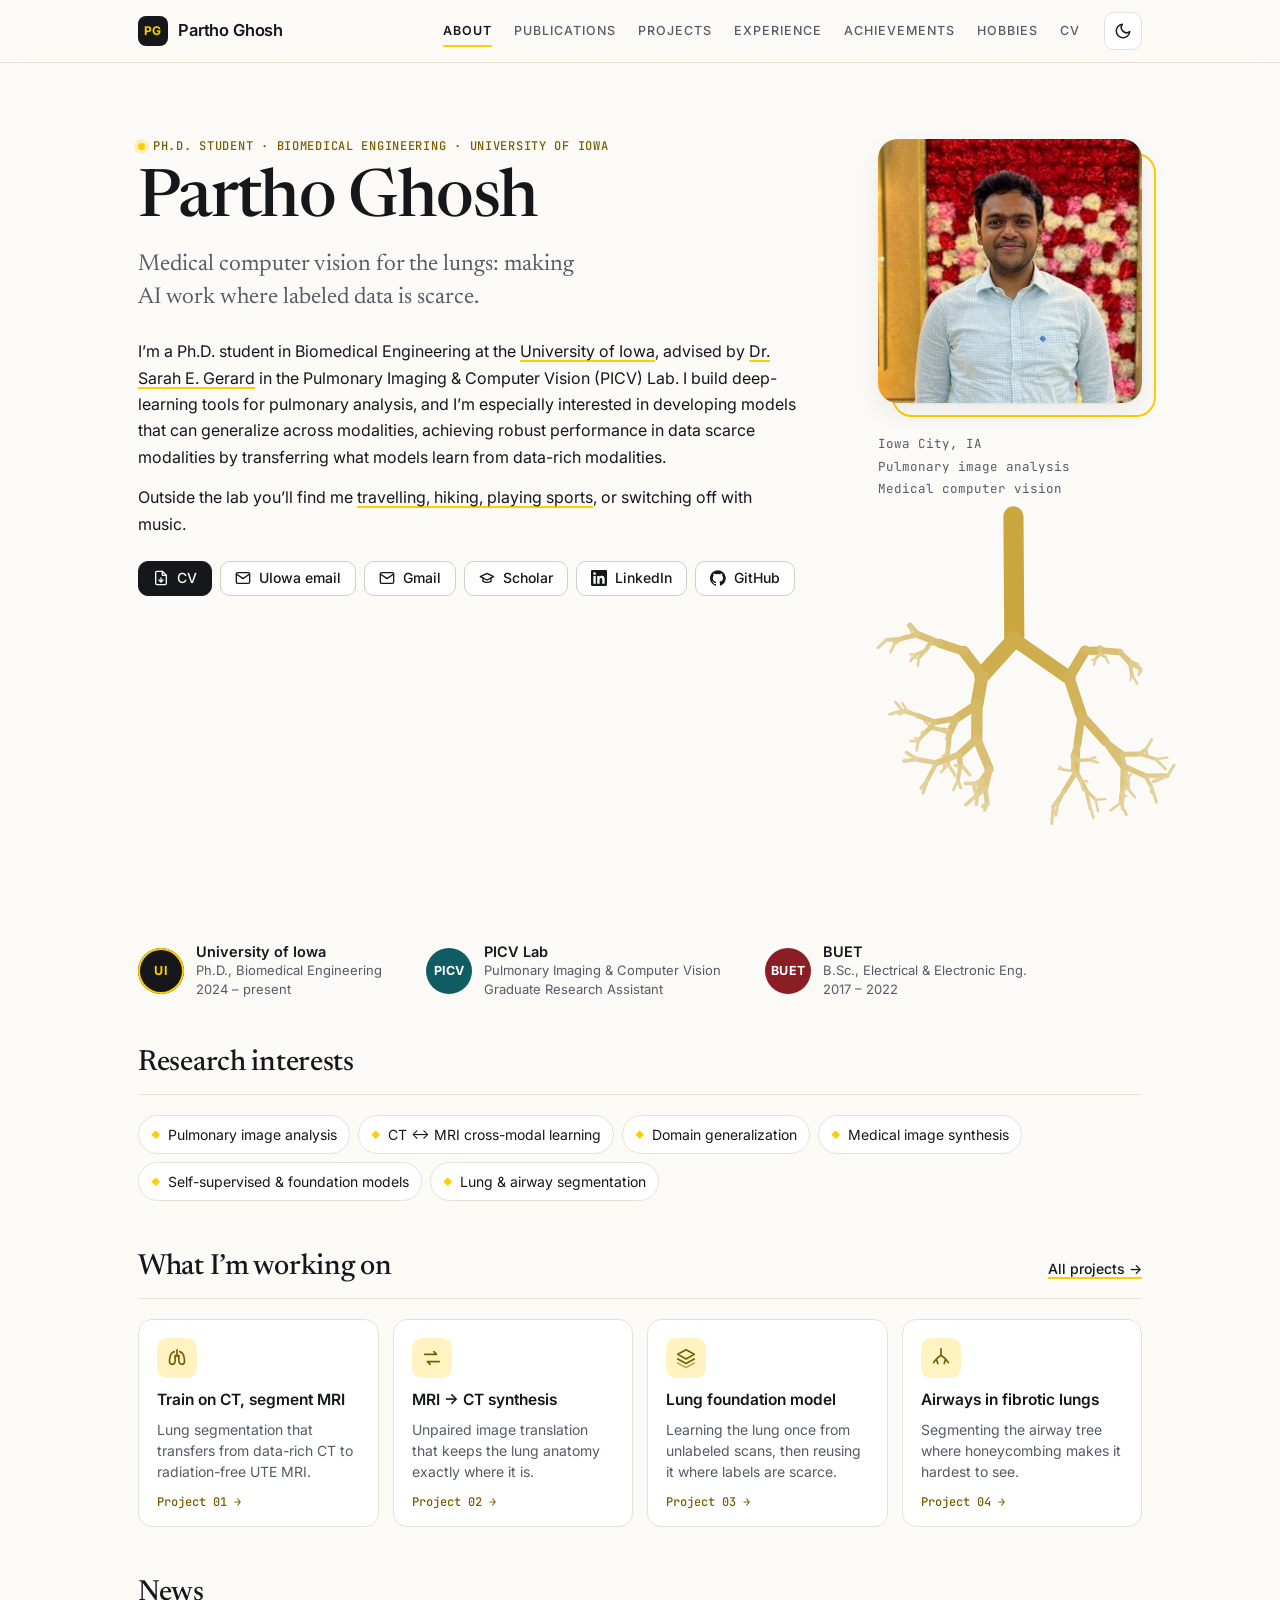
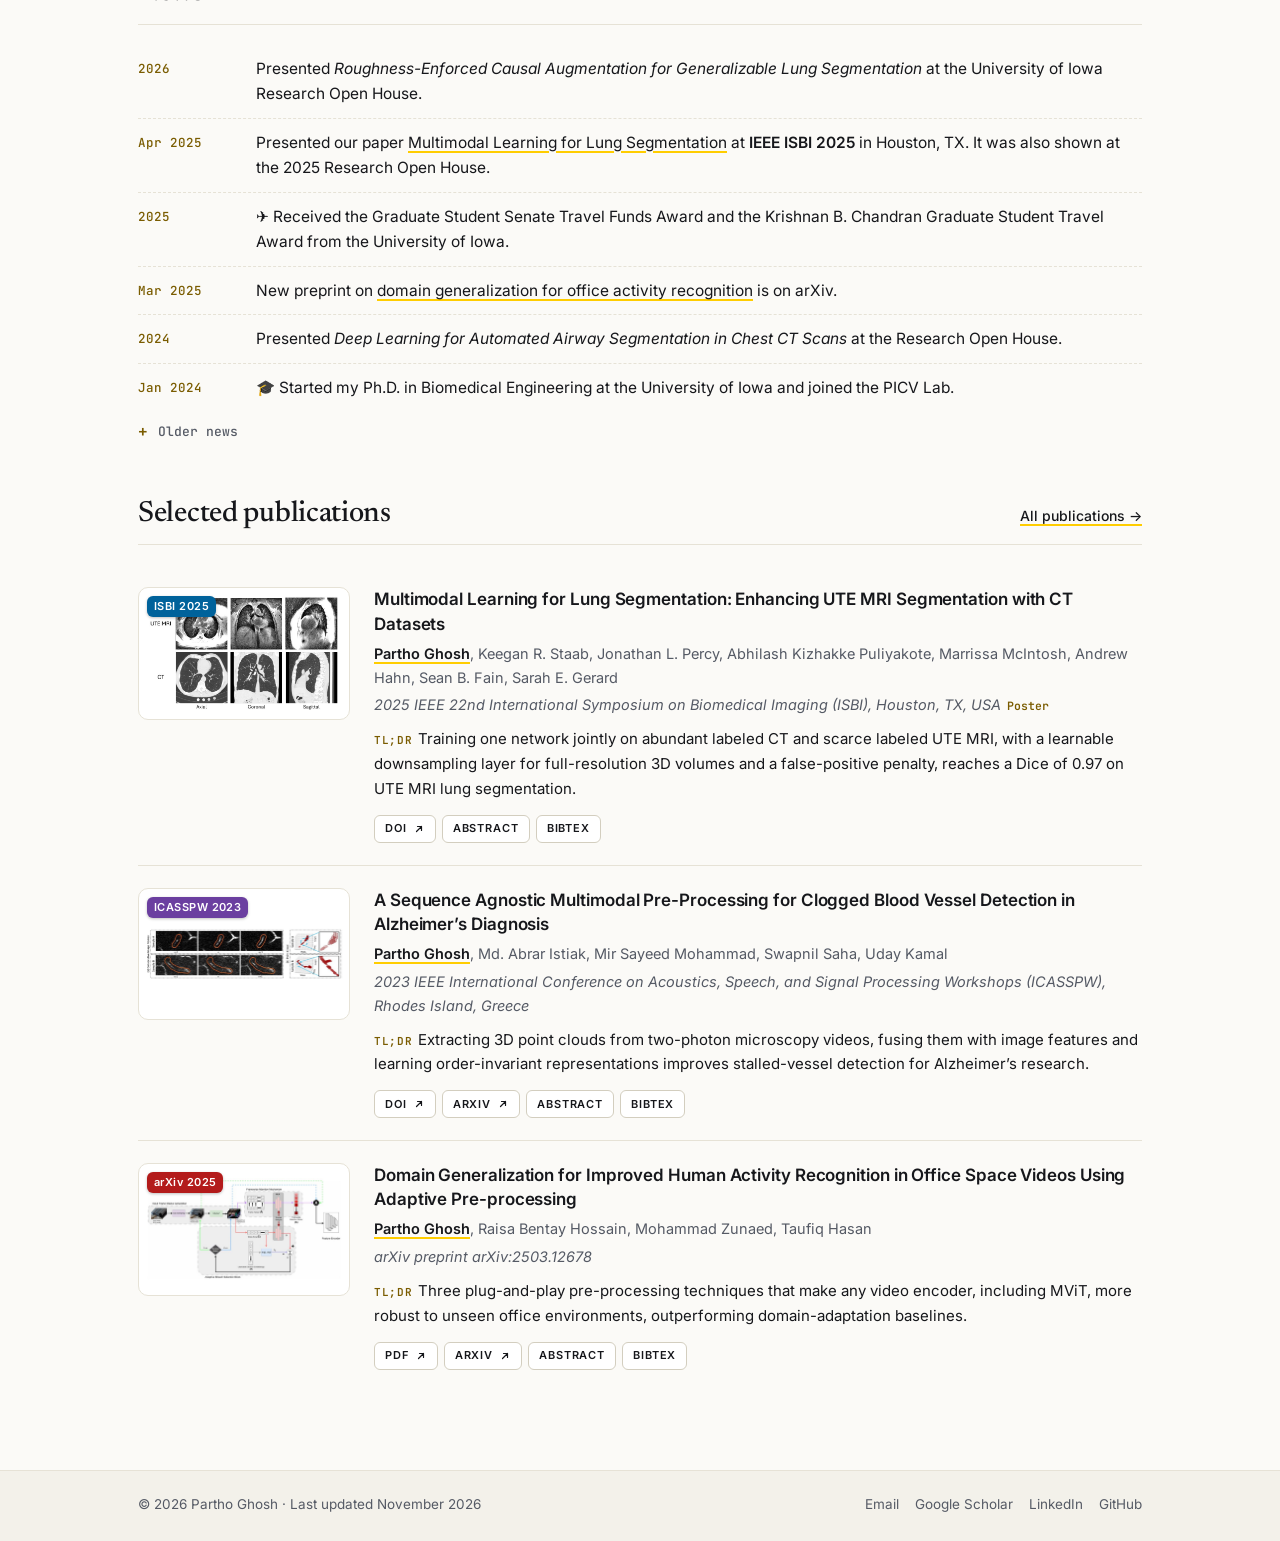
==== commit c07195a7: "Shorter, more personal Bio; remove tree caption" ====
--- a/index.html
+++ b/index.html
@@ -74,10 +74,10 @@
       <h1>Partho Ghosh</h1>
       <p class="lede">Medical computer vision for the lungs: making AI work where labeled data is scarce.</p>
       <div class="bio">
-        <p>I&rsquo;m a Ph.D. student in Biomedical Engineering at the <a href="https://uiowa.edu/" target="_blank" rel="noopener">University of Iowa</a>, advised by <a href="https://gerard.lab.uiowa.edu/" target="_blank" rel="noopener">Dr. Sarah E. Gerard</a> in the Pulmonary Imaging &amp; Computer Vision (PICV) Lab. I build deep-learning tools for pulmonary CT and MRI, and I&rsquo;m especially interested in how to get reliable, quantitative lung analysis from <strong>radiation-free UTE MRI</strong>, where labeled data is rare, by transferring what models learn from thousands of annotated CT scans.</p>
-        <p>My thesis tackles <em>data scarcity and modality gaps in pulmonary imaging</em> from three directions: <a href="projects.html#cross-modal">models that generalize across modalities</a>, <a href="projects.html#synthesis">anatomy-preserving MRI-to-CT synthesis</a>, and <a href="projects.html#foundation">a lung foundation model</a>. In parallel, I work on <a href="projects.html#airway">airway segmentation in fibrotic lung disease</a>.</p>
-        <p>Before Iowa, I earned my B.Sc. in Electrical &amp; Electronic Engineering from <a href="https://www.buet.ac.bd/" target="_blank" rel="noopener">BUET</a>. At BUET&rsquo;s mHealth Lab I led team BUET Synapticans in international signal- and video-processing competitions, and we were champions of the <a href="achievements.html">IEEE VIP Cup 2020</a>. I&rsquo;ve also worked as a machine-learning engineer building computer vision for livestock farming, and as a full-stack web developer.</p>
-        <p>Outside the lab you&rsquo;ll find me <a href="hobbies.html">travelling, hiking, playing sports</a>, or switching off with music, a book or a game.</p>
+        <p>I&rsquo;m a Ph.D. student in Biomedical Engineering at the <a href="https://uiowa.edu/" target="_blank" rel="noopener">University of Iowa</a>, advised by <a href="https://gerard.lab.uiowa.edu/" target="_blank" rel="noopener">Dr. Sarah E. Gerard</a> in the Pulmonary Imaging &amp; Computer Vision (PICV) Lab. I build deep-learning tools for pulmonary analysis, and I&rsquo;m especially interested in developing models that can generalize across modalities, achieving robust performance in data scarce modalities by transferring what models learn from data-rich modalities.</p>
+        <!-- <p>My thesis tackles <em>data scarcity and modality gaps in pulmonary imaging</em> from three directions: <a href="projects.html#cross-modal">models that generalize across modalities</a>, <a href="projects.html#synthesis">anatomy-preserving MRI-to-CT synthesis</a>, and <a href="projects.html#foundation">a lung foundation model</a>. In parallel, I work on <a href="projects.html#airway">airway segmentation in fibrotic lung disease</a>.</p> -->
+        <!-- <p>Before Iowa, I earned my B.Sc. in Electrical &amp; Electronic Engineering from <a href="https://www.buet.ac.bd/" target="_blank" rel="noopener">BUET</a>. At BUET&rsquo;s mHealth Lab I led team BUET Synapticans in international competitions, and we were champions of the <a href="achievements.html">IEEE VIP Cup 2020</a>. I&rsquo;ve also worked as a machine-learning engineer building computer vision for livestock farming, and as a full-stack web developer.</p> -->
+        <p>Outside the lab you&rsquo;ll find me <a href="hobbies.html">travelling, hiking, playing sports</a>, or switching off with music.</p>
       </div>
       <div class="socials">
         <a class="btn primary" href="cv.html">
@@ -102,7 +102,6 @@
         <span>Medical computer vision</span>
       </div>
       <canvas class="hero-art" data-viz="hero-tree" aria-hidden="true"></canvas>
-      <p class="fig-cap">Fig. 1: a synthetic airway tree,<br>grown in your browser</p>
     </aside>
   </section>
 
--- a/assets/css/style.css
+++ b/assets/css/style.css
@@ -207,7 +207,6 @@
 .hero-art {                                   /* decorative airway tree under the portrait */
   display: block; width: calc(100% + 80px); max-width: none; height: 390px; margin: 4px -40px 0; pointer-events: none; opacity: .8;
 }
-.fig-cap { margin: 2px 0 0; font: 11.5px/1.5 var(--mono); color: var(--faint); text-align: center; }
 .hero h1 {
   font: 500 clamp(44px, 6.6vw, 66px)/1 var(--serif); letter-spacing: -.025em; margin: 0 0 16px;
 }
@@ -231,7 +230,7 @@
 @media (max-width: 840px) {
   .hero { grid-template-columns: minmax(0, 1fr); gap: 28px; padding-top: 40px; }
   .portrait { order: -1; width: 180px; }
-  .portrait .meta, .hero-art, .fig-cap { display: none; }
+  .portrait .meta, .hero-art { display: none; }
 }
 
 /* Affiliations */
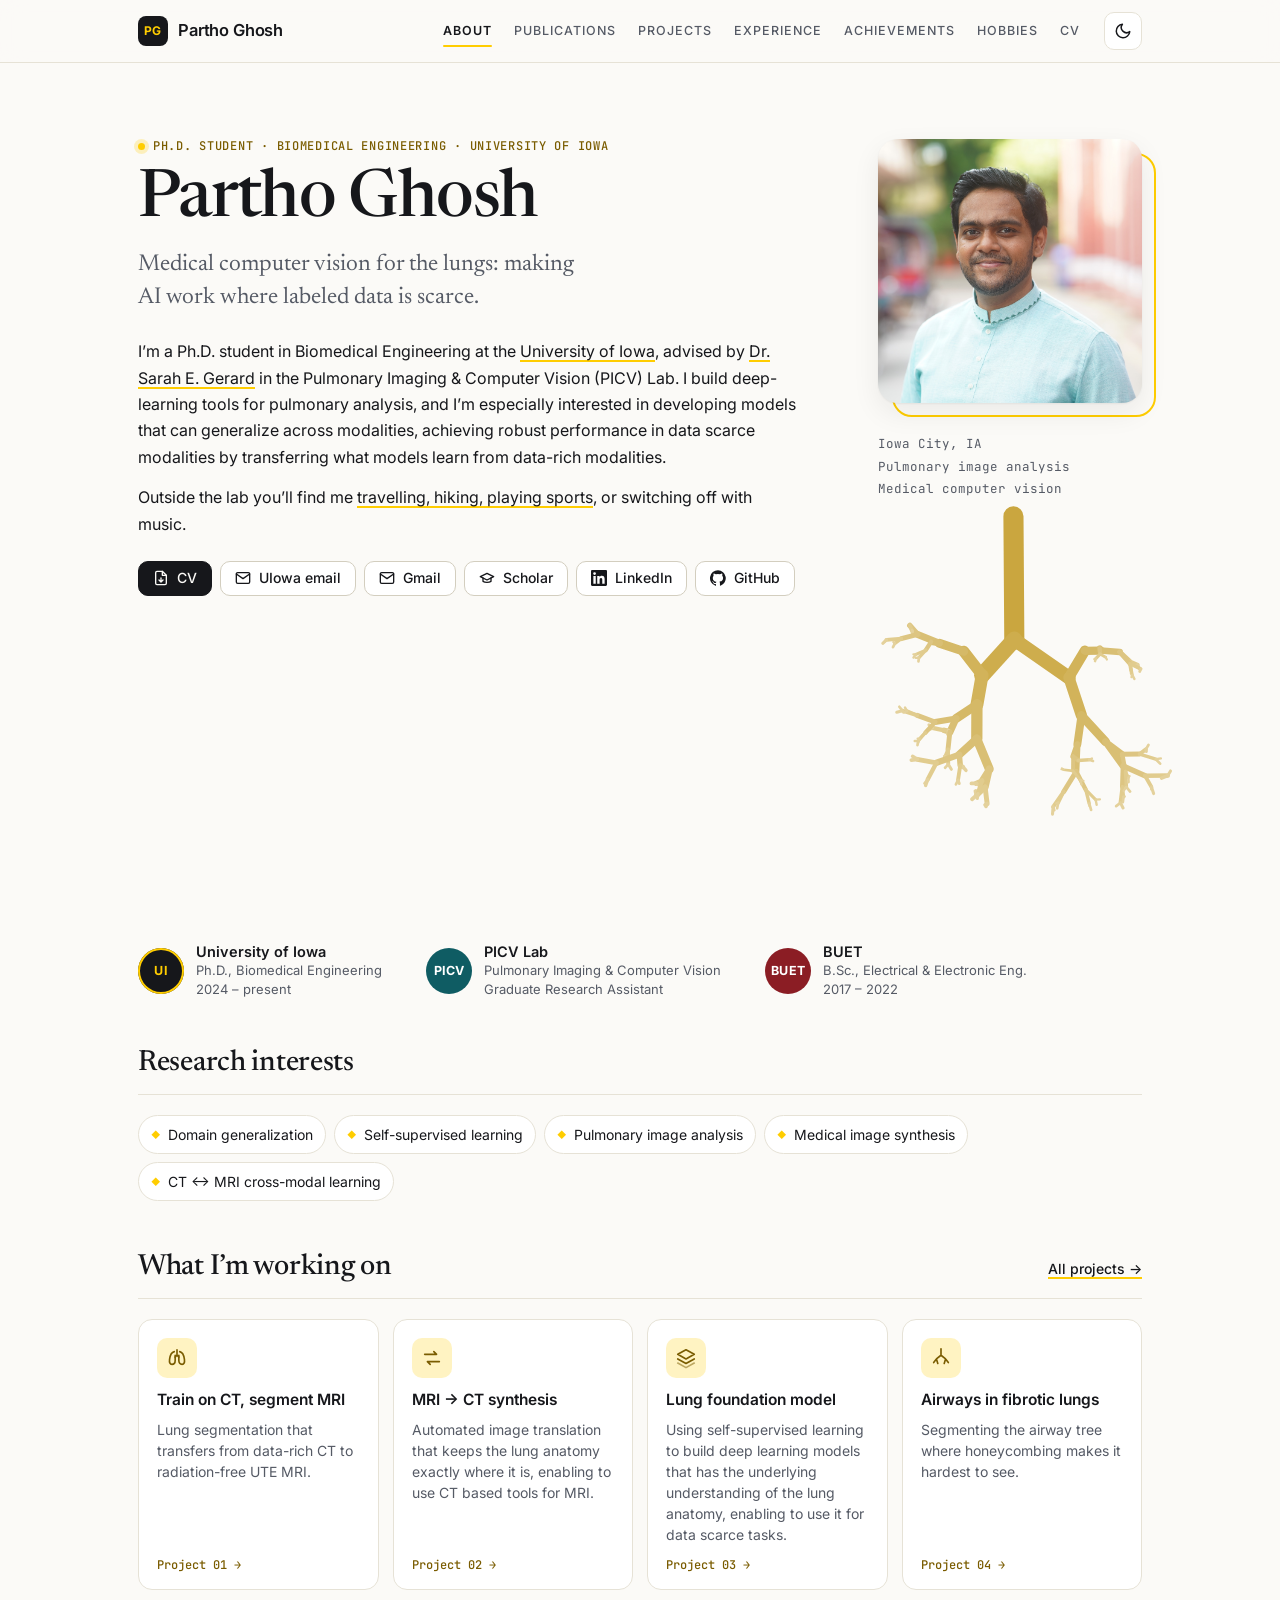
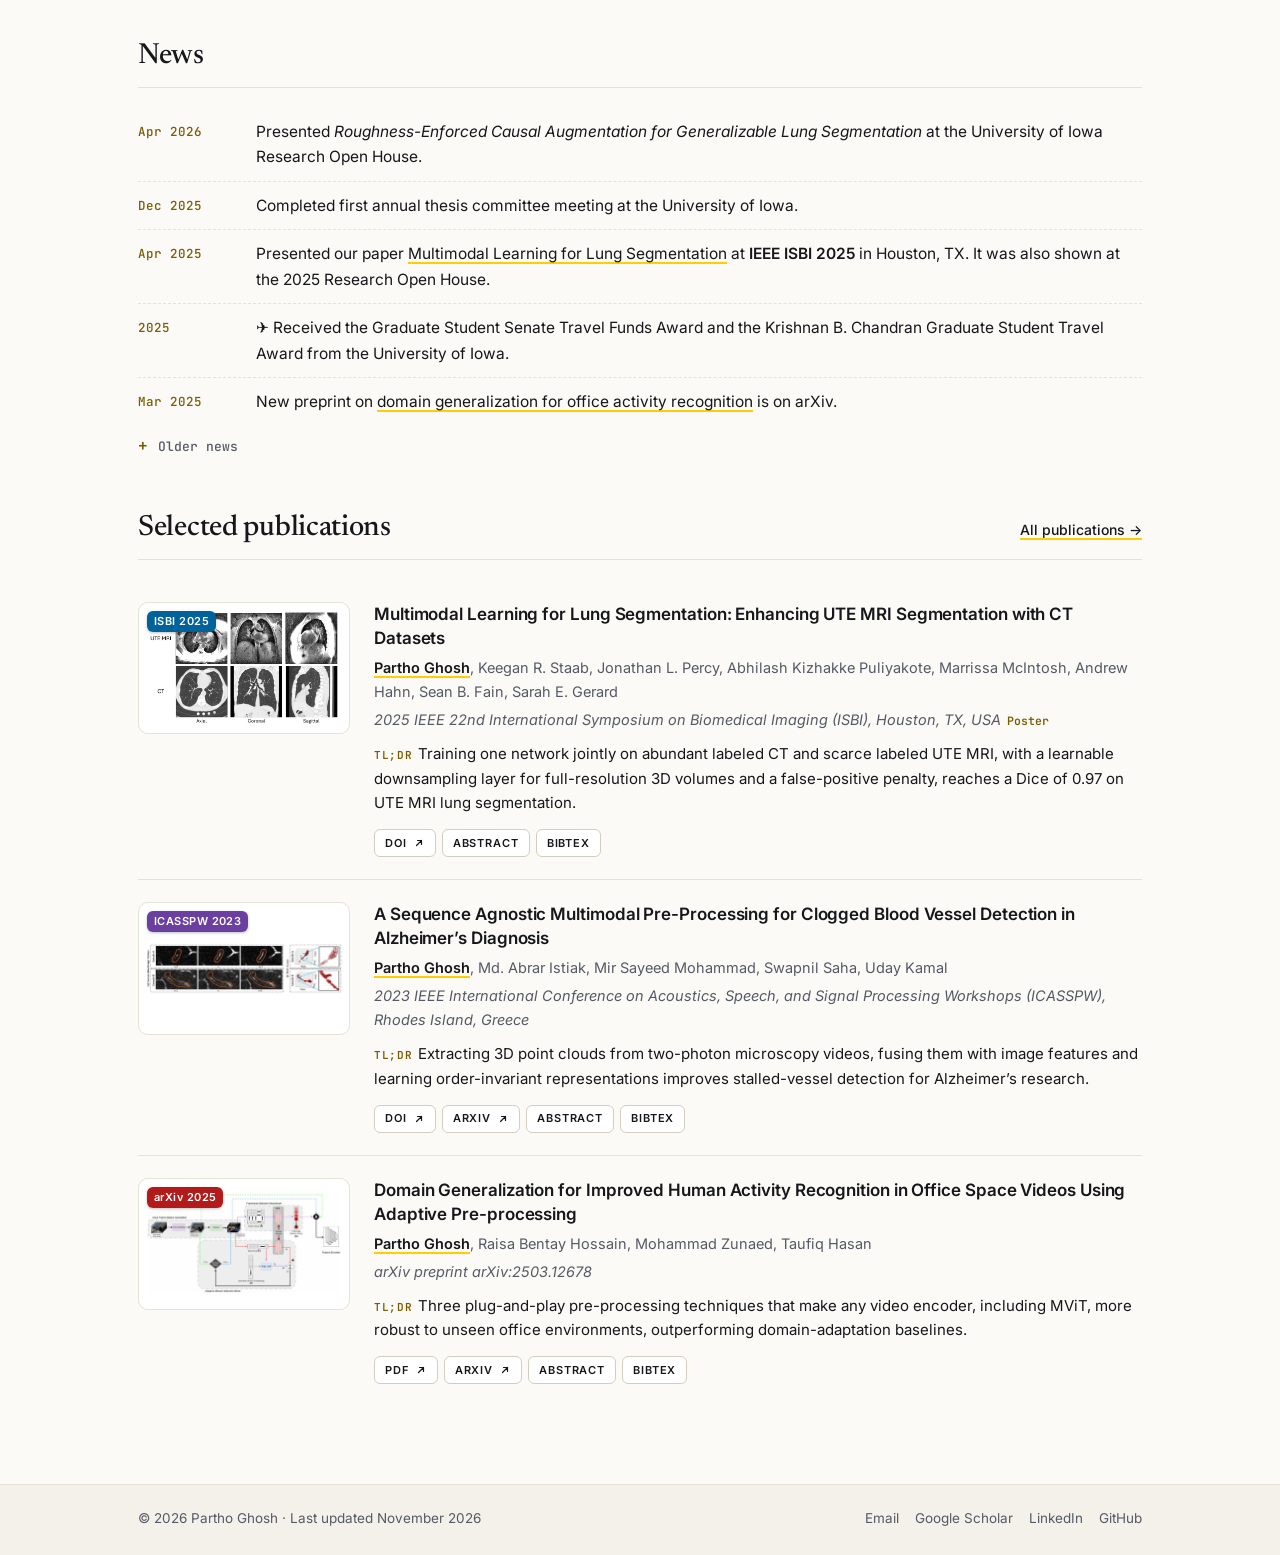
==== commit d2309827: "Updated every page with appropriate information" ====
--- a/index.html
+++ b/index.html
@@ -123,12 +123,11 @@
   <section class="section reveal" id="interests">
     <div class="section-head"><h2>Research interests</h2></div>
     <ul class="chips">
+      <li>Domain generalization</li>
+      <li>Self-supervised learning</li>
       <li>Pulmonary image analysis</li>
+      <li>Medical image synthesis</li>
       <li>CT &harr; MRI cross-modal learning</li>
-      <li>Domain generalization</li>
-      <li>Medical image synthesis</li>
-      <li>Self-supervised &amp; foundation models</li>
-      <li>Lung &amp; airway segmentation</li>
     </ul>
   </section>
 
@@ -144,13 +143,13 @@
       <a class="now-card" href="projects.html#synthesis">
         <span class="ico"><svg viewBox="0 0 24 24" fill="none" stroke="currentColor" stroke-width="1.8" stroke-linecap="round" stroke-linejoin="round" aria-hidden="true"><path d="M4 8h13l-3-3M20 16H7l3 3"/></svg></span>
         <h3>MRI &rarr; CT synthesis</h3>
-        <p>Unpaired image translation that keeps the lung anatomy exactly where it is.</p>
+        <p>Automated image translation that keeps the lung anatomy exactly where it is, enabling to use CT based tools for MRI.</p>
         <span class="go">Project 02 &rarr;</span>
       </a>
       <a class="now-card" href="projects.html#foundation">
         <span class="ico"><svg viewBox="0 0 24 24" fill="none" stroke="currentColor" stroke-width="1.8" stroke-linecap="round" stroke-linejoin="round" aria-hidden="true"><path d="m12 3 9 5-9 5-9-5 9-5z"/><path d="m3 13 9 5 9-5"/><path d="m3 17.5 9 5 9-5" opacity=".5"/></svg></span>
         <h3>Lung foundation model</h3>
-        <p>Learning the lung once from unlabeled scans, then reusing it where labels are scarce.</p>
+        <p>Using self-supervised learning to build deep learning models that has the underlying understanding of the lung anatomy, enabling to use it for data scarce tasks.</p>
         <span class="go">Project 03 &rarr;</span>
       </a>
       <a class="now-card" href="projects.html#airway">
@@ -165,16 +164,17 @@
   <section class="section reveal" id="news">
     <div class="section-head"><h2>News</h2></div>
     <ul class="news">
-      <li><span class="when">2026</span><span>Presented <em>Roughness-Enforced Causal Augmentation for Generalizable Lung Segmentation</em> at the University of Iowa Research Open House.</span></li>
+      <li><span class="when">Apr 2026</span><span>Presented <em>Roughness-Enforced Causal Augmentation for Generalizable Lung Segmentation</em> at the University of Iowa Research Open House.</span></li>
+      <li><span class="when">Dec 2025</span><span>Completed first annual thesis committee meeting at the University of Iowa.</span></li>
       <li><span class="when">Apr 2025</span><span>Presented our paper <a href="publications.html#pub-isbi2025">Multimodal Learning for Lung Segmentation</a> at <strong>IEEE ISBI 2025</strong> in Houston, TX. It was also shown at the 2025 Research Open House.</span></li>
       <li><span class="when">2025</span><span>&#9992;&#65039; Received the Graduate Student Senate Travel Funds Award and the Krishnan B. Chandran Graduate Student Travel Award from the University of Iowa.</span></li>
       <li><span class="when">Mar 2025</span><span>New preprint on <a href="https://arxiv.org/abs/2503.12678" target="_blank" rel="noopener">domain generalization for office activity recognition</a> is on arXiv.</span></li>
-      <li><span class="when">2024</span><span>Presented <em>Deep Learning for Automated Airway Segmentation in Chest CT Scans</em> at the Research Open House.</span></li>
-      <li><span class="when">Jan 2024</span><span>&#127891; Started my Ph.D. in Biomedical Engineering at the University of Iowa and joined the PICV Lab.</span></li>
     </ul>
     <details class="older">
       <summary>Older news</summary>
       <ul class="news">
+        <li><span class="when">2024</span><span>Presented <em>Deep Learning for Automated Airway Segmentation in Chest CT Scans</em> at the Research Open House.</span></li>
+        <li><span class="when">Jan 2024</span><span>&#127891; Started my Ph.D. in Biomedical Engineering at the University of Iowa and joined the PICV Lab.</span></li>
         <li><span class="when">Jun 2023</span><span>Our paper on <a href="publications.html#pub-icasspw2023">clogged blood vessel detection for Alzheimer&rsquo;s research</a> appeared at the <strong>ICASSP 2023</strong> workshops.</span></li>
         <li><span class="when">2023</span><span>Our <a href="publications.html#pub-ic4ir2023">privacy-aware activity classification</a> work was published in Springer&rsquo;s <em>Select Proceedings of IC4IR+</em>.</span></li>
         <li><span class="when">2022</span><span>Graduated from BUET with a B.Sc. in Electrical &amp; Electronic Engineering; named a Top Data Scientist at Robi Datathon 2.0.</span></li>
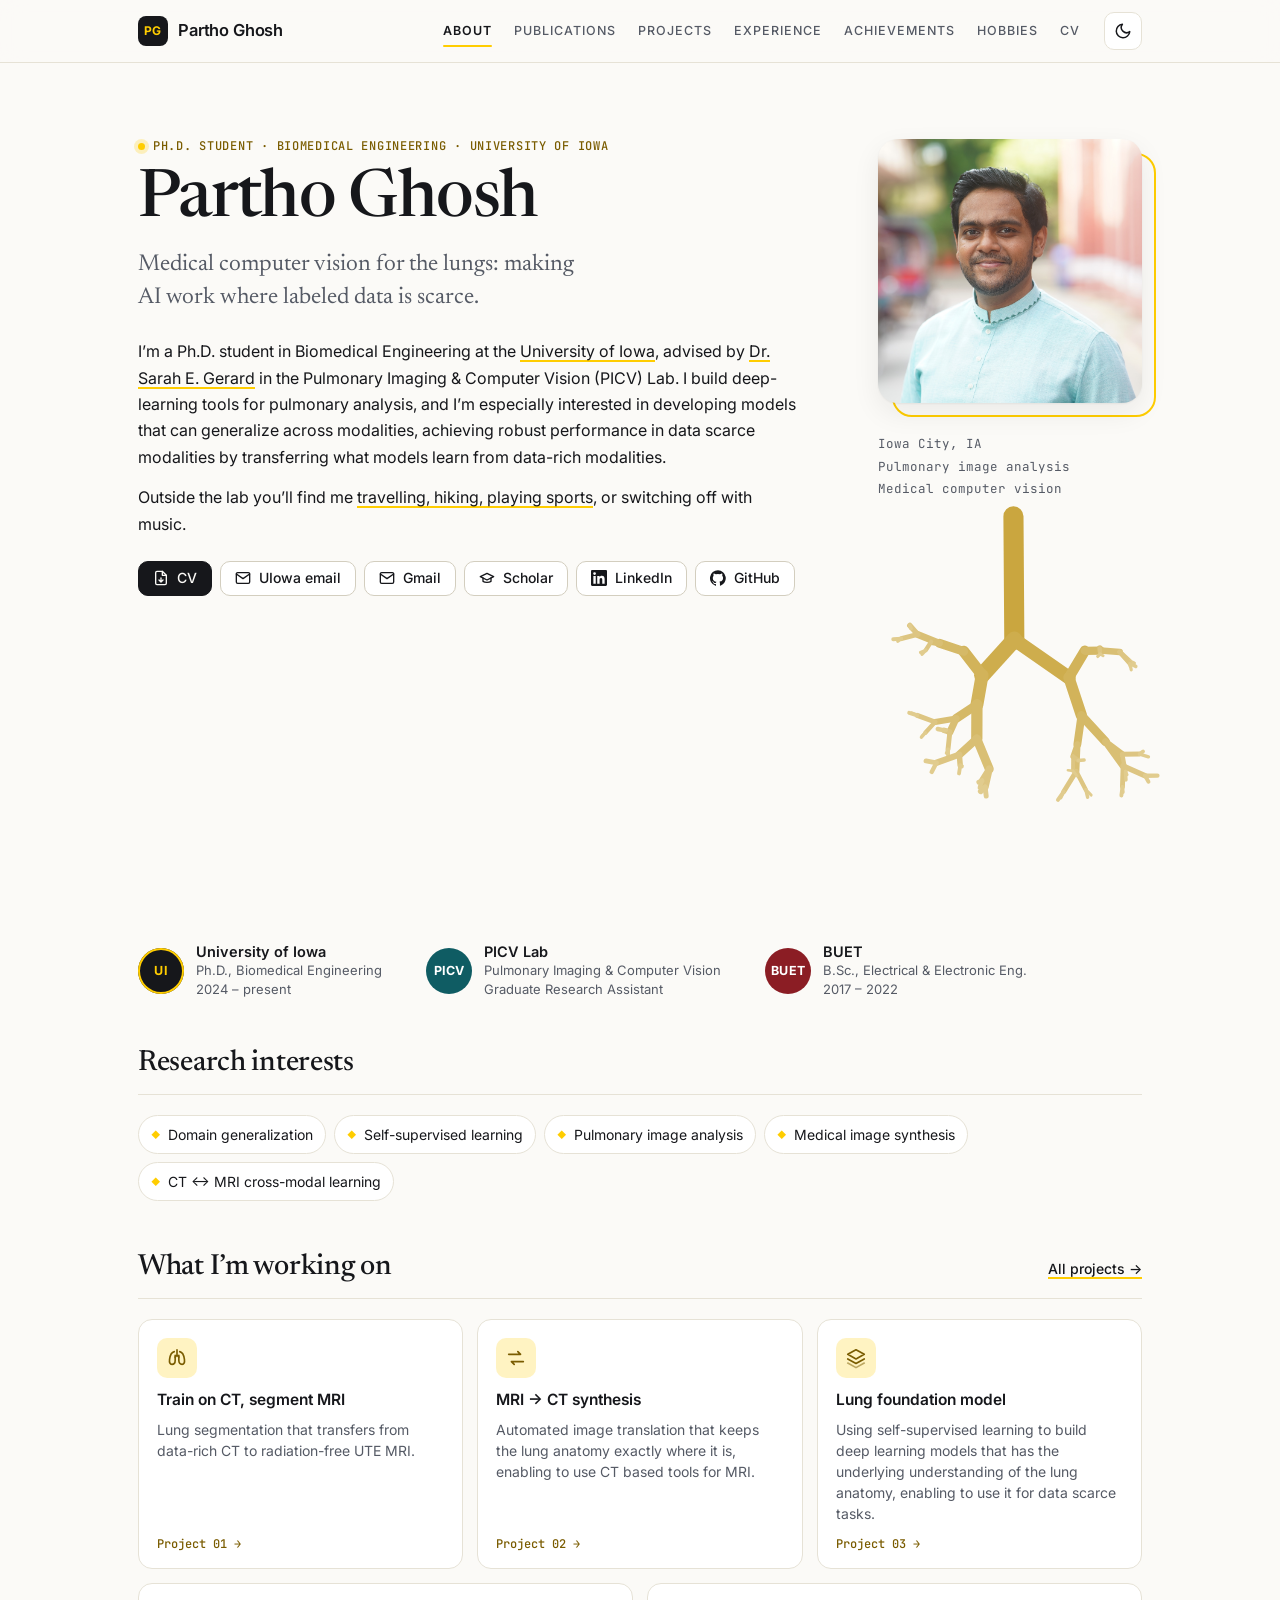
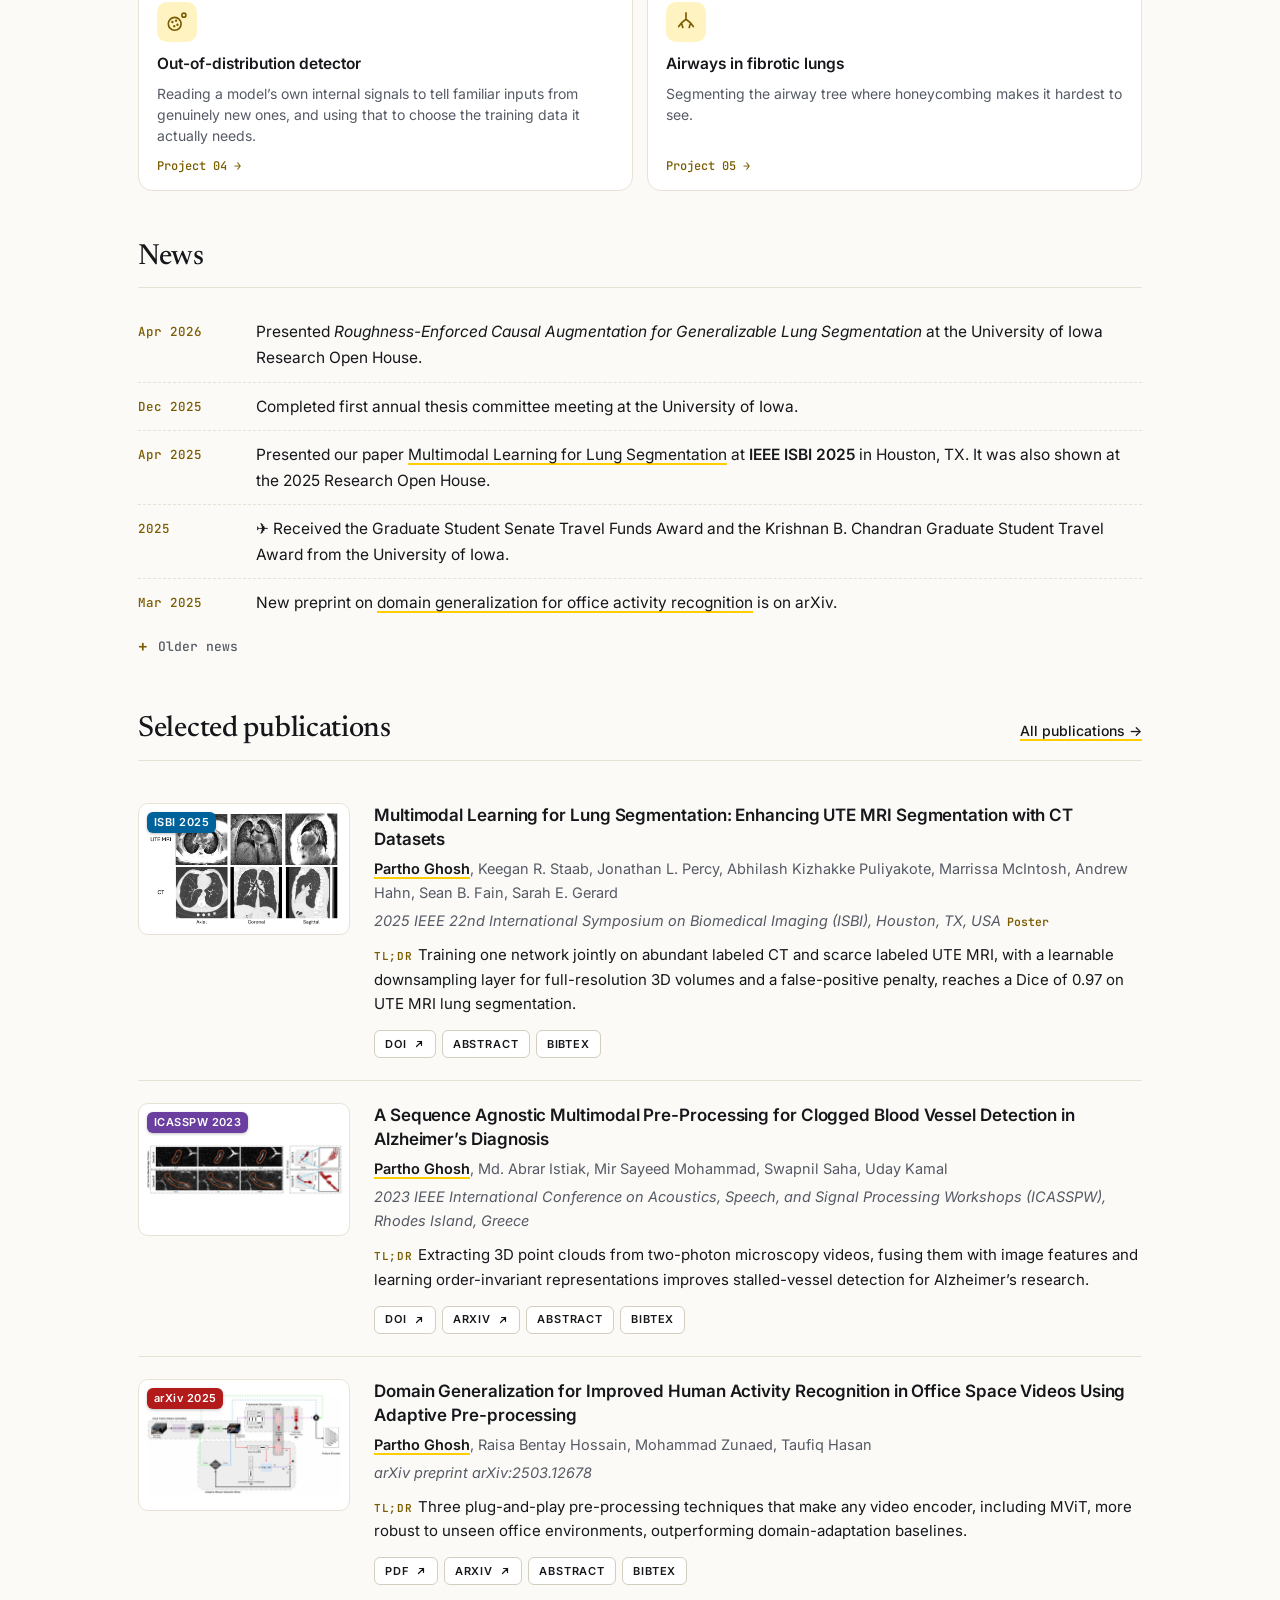
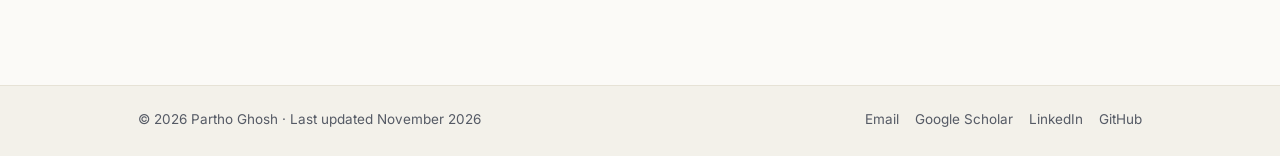
==== commit d74189d6: "Moved OOD as project 4, added OOD card in home page" ====
--- a/index.html
+++ b/index.html
@@ -152,11 +152,17 @@
         <p>Using self-supervised learning to build deep learning models that has the underlying understanding of the lung anatomy, enabling to use it for data scarce tasks.</p>
         <span class="go">Project 03 &rarr;</span>
       </a>
+      <a class="now-card" href="projects.html#ood-detector">
+        <span class="ico"><svg viewBox="0 0 24 24" fill="none" stroke="currentColor" stroke-width="1.8" stroke-linecap="round" stroke-linejoin="round" aria-hidden="true"><circle cx="9.5" cy="14" r="7"/><path d="M7 12h.01M11 10.5h.01M9 16.5h.01M12.5 15h.01" stroke-width="2.6"/><circle cx="19.5" cy="4.5" r="2.2"/></svg></span>
+        <h3>Out-of-distribution detector</h3>
+        <p>Reading a model&rsquo;s own internal signals to tell familiar inputs from genuinely new ones, and using that to choose the training data it actually needs.</p>
+        <span class="go">Project 04 &rarr;</span>
+      </a>
       <a class="now-card" href="projects.html#airway">
         <span class="ico"><svg viewBox="0 0 24 24" fill="none" stroke="currentColor" stroke-width="1.8" stroke-linecap="round" stroke-linejoin="round" aria-hidden="true"><path d="M12 2v7M12 9l-5 4M12 9l5 4M7 13l-3 4M7 13l1.5 5M17 13l3 4M17 13l-1.5 5"/></svg></span>
         <h3>Airways in fibrotic lungs</h3>
         <p>Segmenting the airway tree where honeycombing makes it hardest to see.</p>
-        <span class="go">Project 04 &rarr;</span>
+        <span class="go">Project 05 &rarr;</span>
       </a>
     </div>
   </section>
--- a/assets/css/style.css
+++ b/assets/css/style.css
@@ -256,8 +256,10 @@
 }
 .chips li::before { content: "◆"; color: var(--gold); font-size: 9px; margin-right: 8px; vertical-align: 2px; }
 
-/* Now-working-on cards */
-.now-grid { display: grid; grid-template-columns: repeat(4, minmax(0, 1fr)); gap: 14px; }
+/* Now-working-on cards: 3 on the first row (the thesis bridges), 2 wider ones below (parallel threads) */
+.now-grid { display: grid; grid-template-columns: repeat(6, minmax(0, 1fr)); gap: 14px; }
+.now-grid > .now-card { grid-column: span 2; }
+.now-grid > .now-card:nth-child(n+4) { grid-column: span 3; }
 .now-card {
   display: flex; flex-direction: column; gap: 8px; padding: 18px; text-decoration: none;
   border: 1px solid var(--rule); border-radius: var(--radius); background: var(--surface);
@@ -272,7 +274,10 @@
 .now-card h3 { margin: 4px 0 0; font: 600 15.5px/1.35 var(--sans); }
 .now-card p { margin: 0; font-size: 14px; color: var(--muted); line-height: 1.5; }
 .now-card .go { margin-top: auto; padding-top: 6px; font: 500 12px/1 var(--mono); color: var(--gold-ink); }
-@media (max-width: 900px) { .now-grid { grid-template-columns: repeat(2, minmax(0, 1fr)); } }
+@media (max-width: 900px) {
+  .now-grid { grid-template-columns: repeat(2, minmax(0, 1fr)); }
+  .now-grid > .now-card, .now-grid > .now-card:nth-child(n+4) { grid-column: auto; }
+}
 @media (max-width: 520px) { .now-grid { grid-template-columns: minmax(0, 1fr); } }
 
 /* News */
